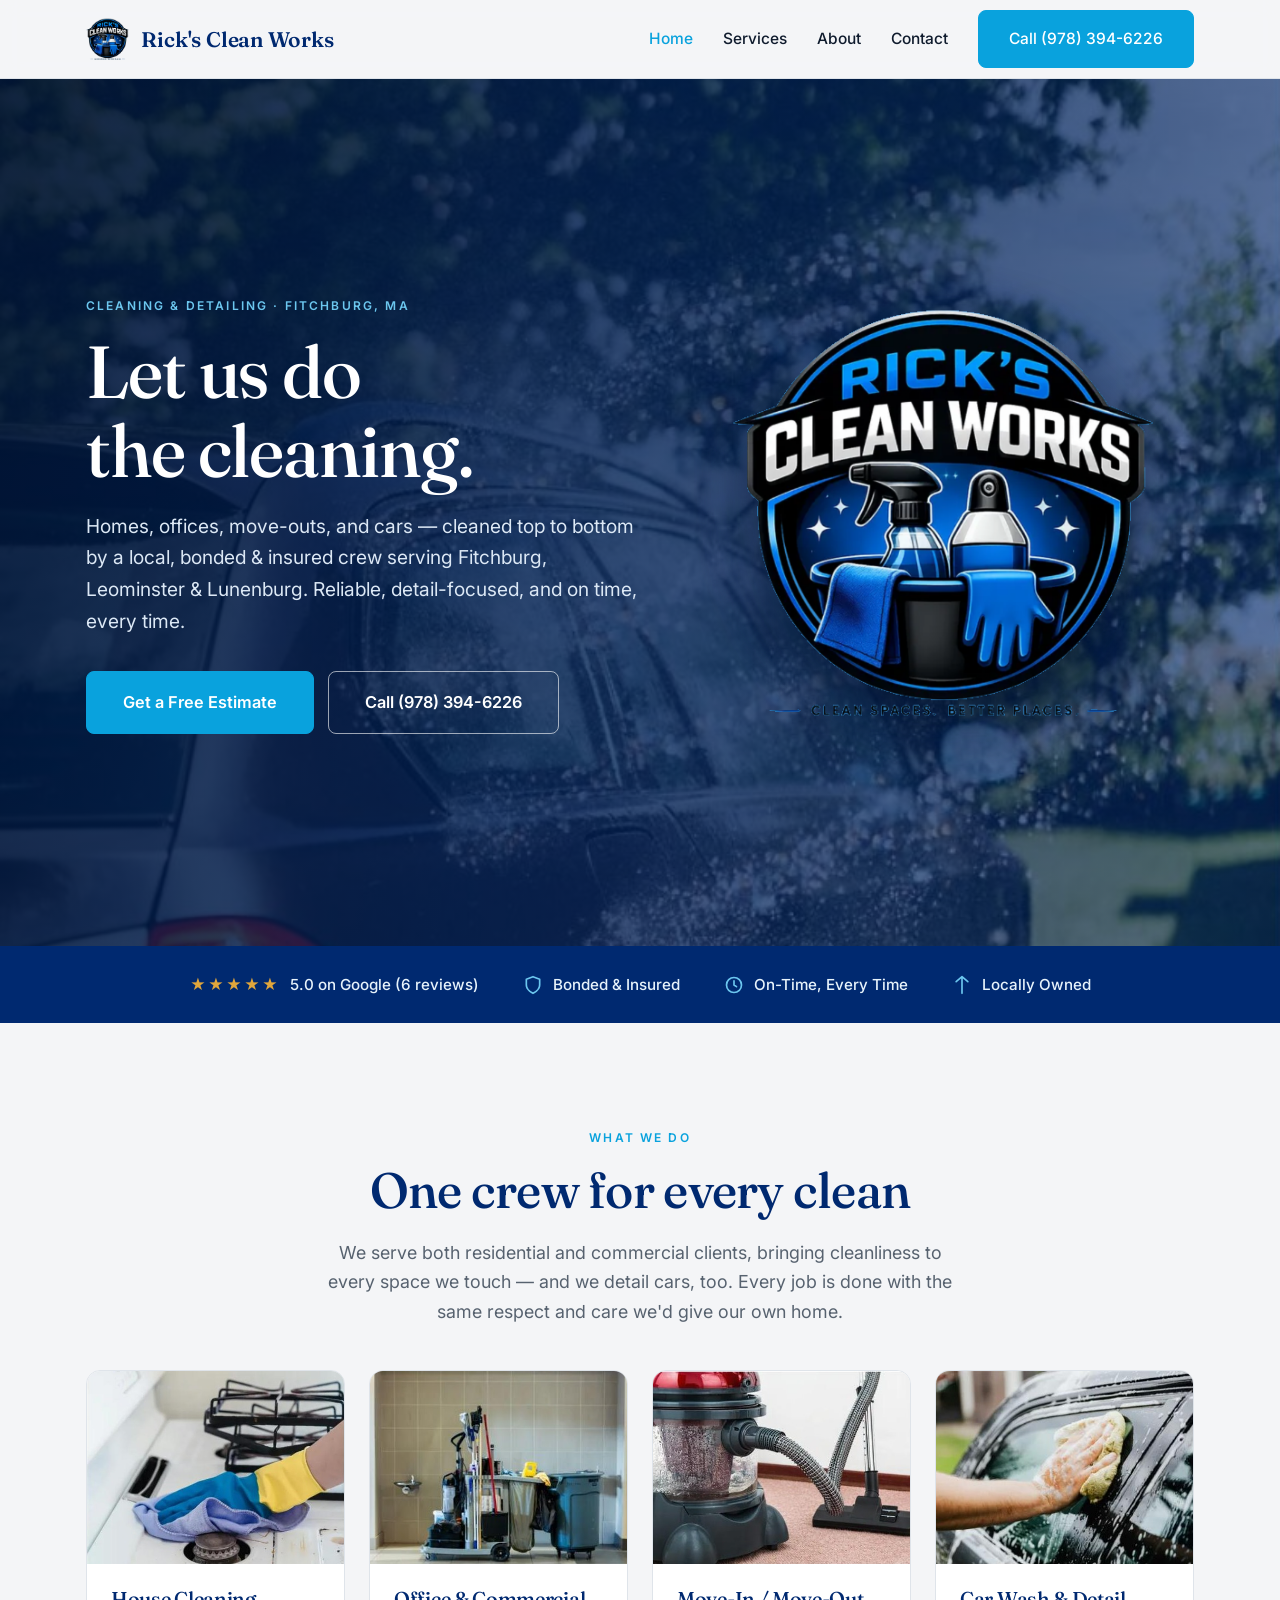
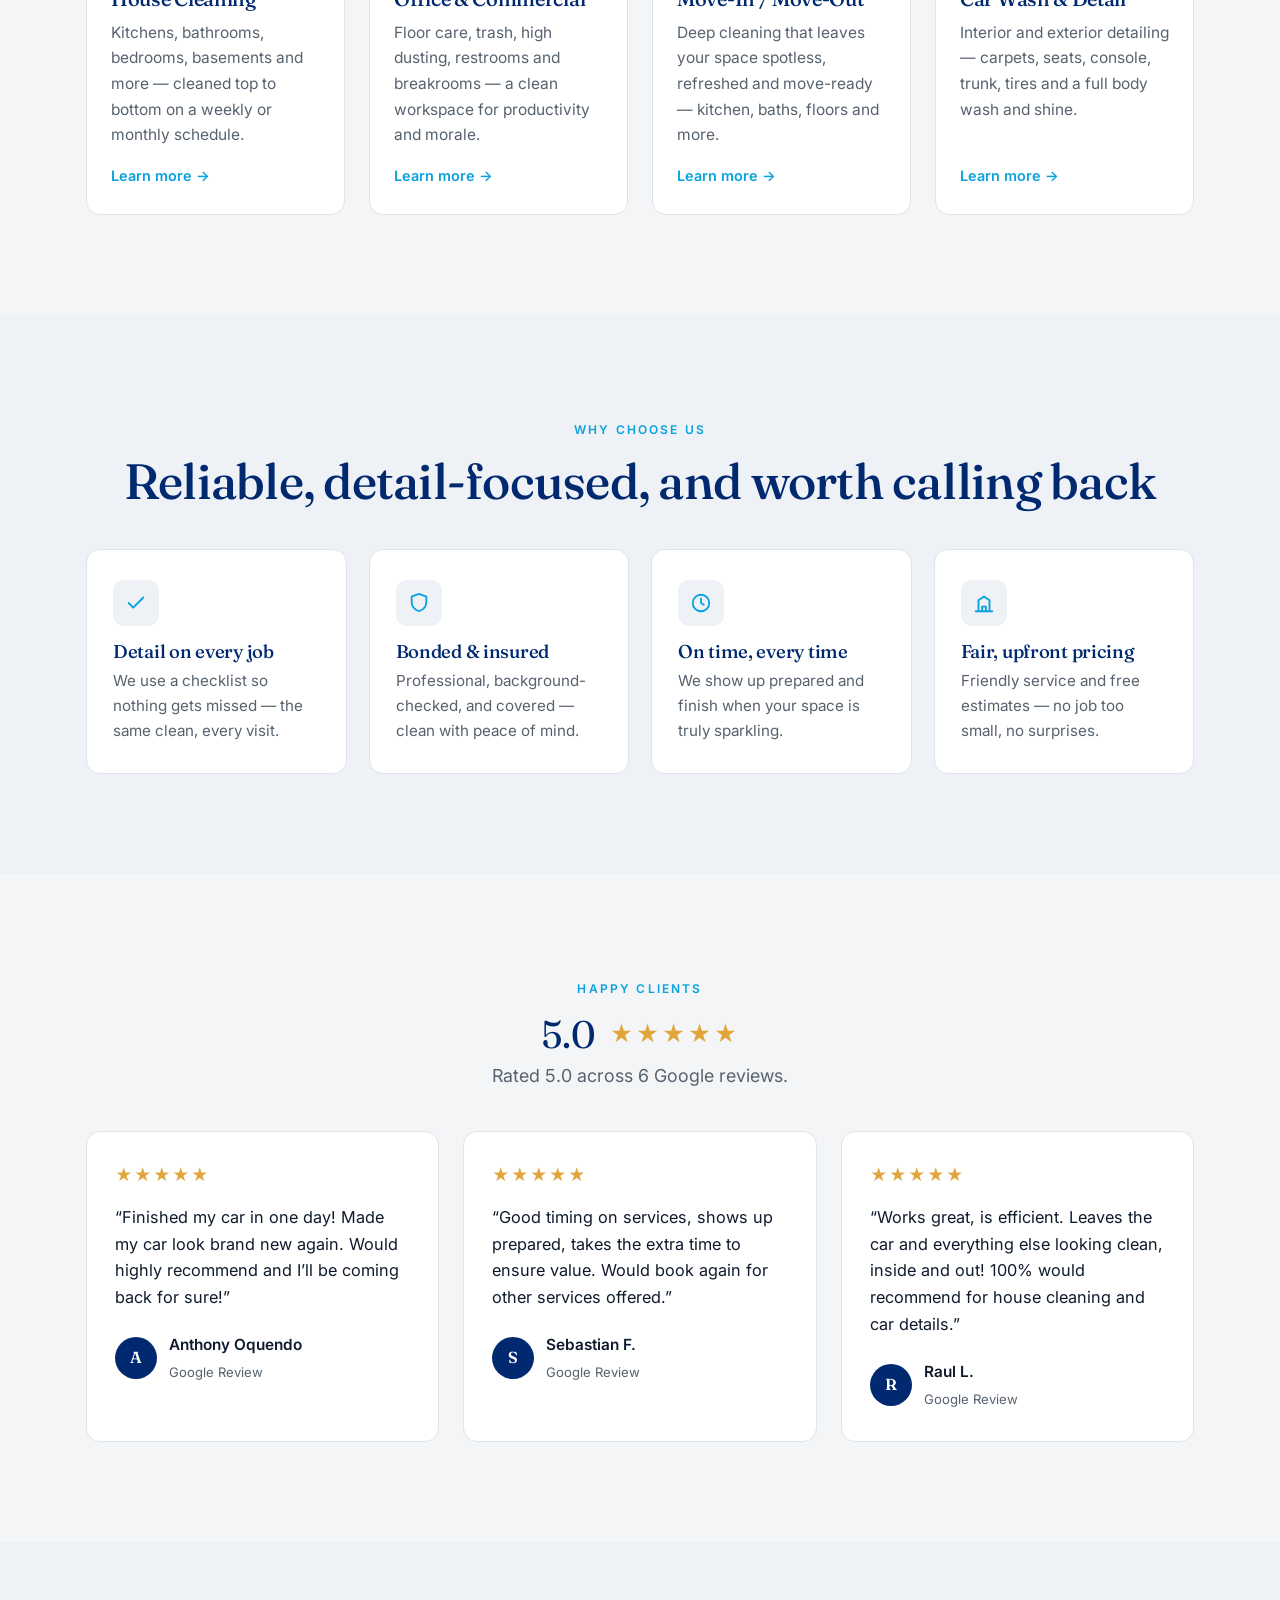
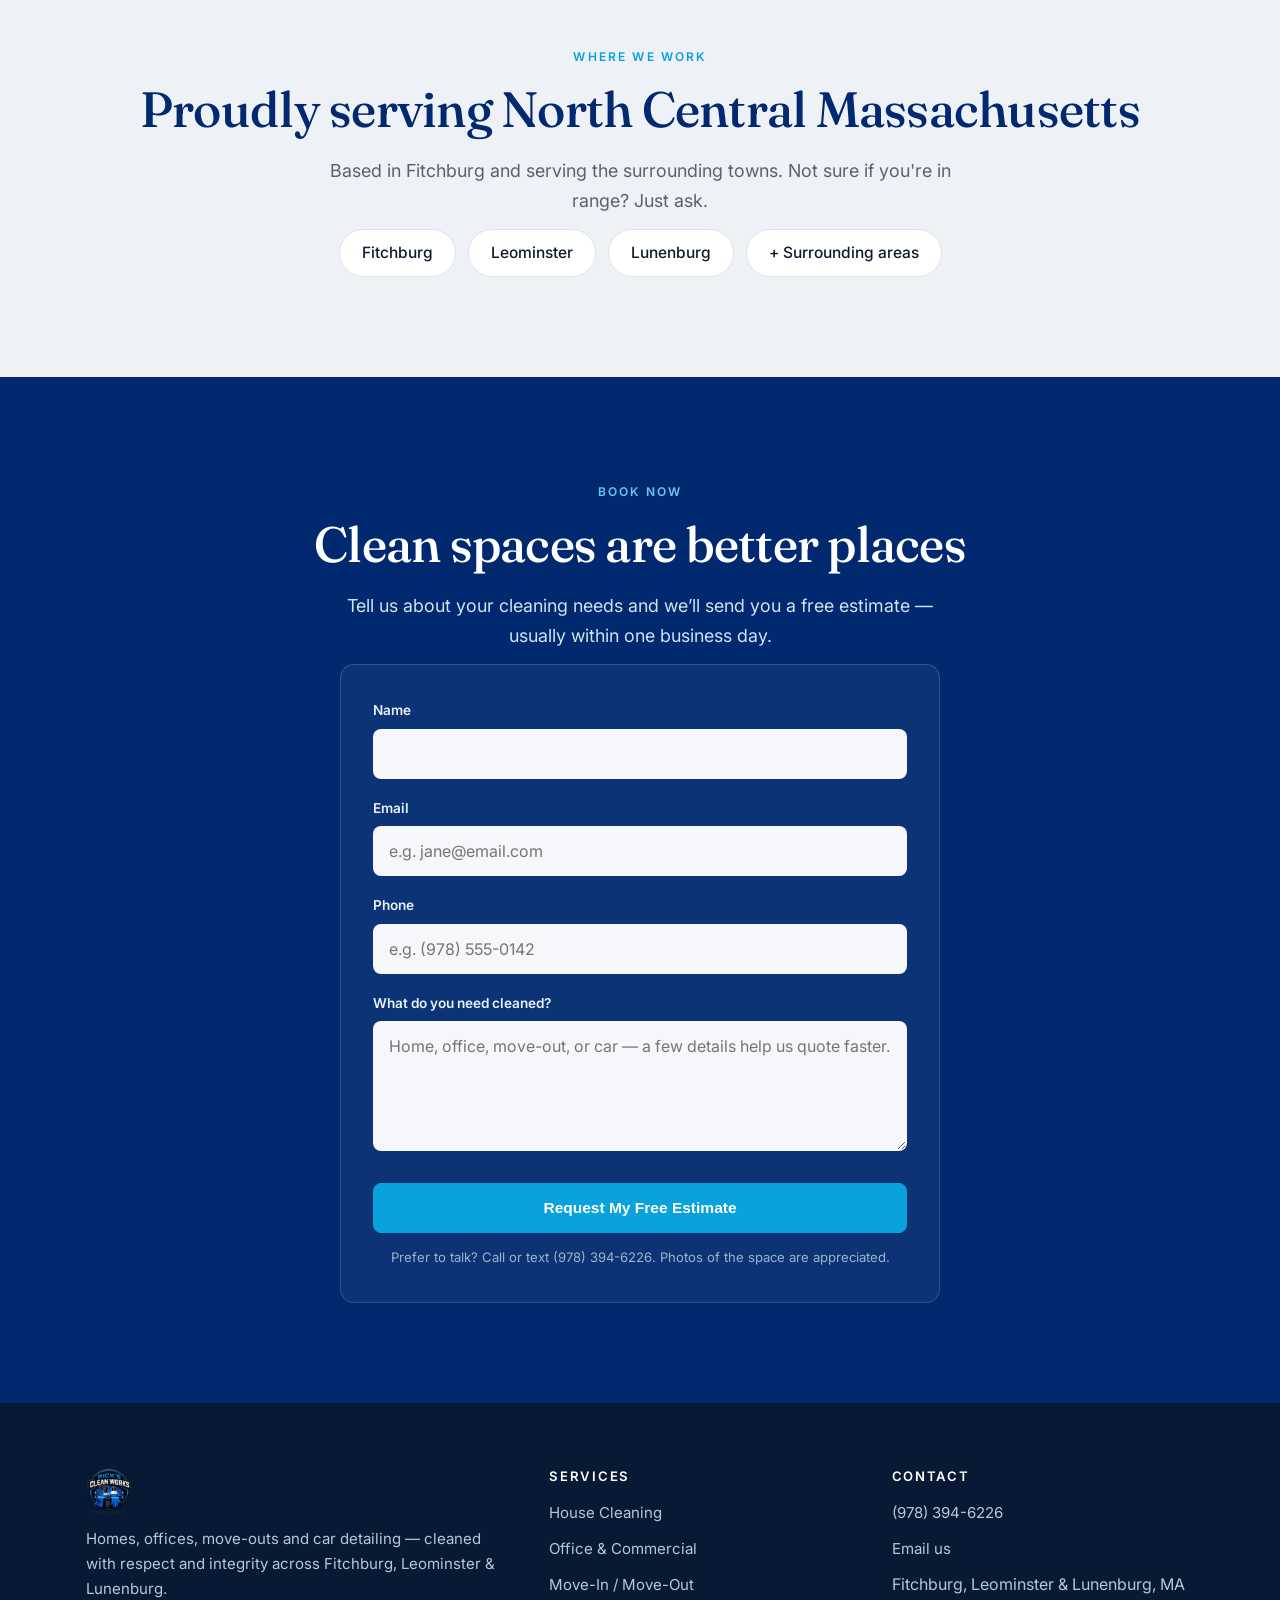
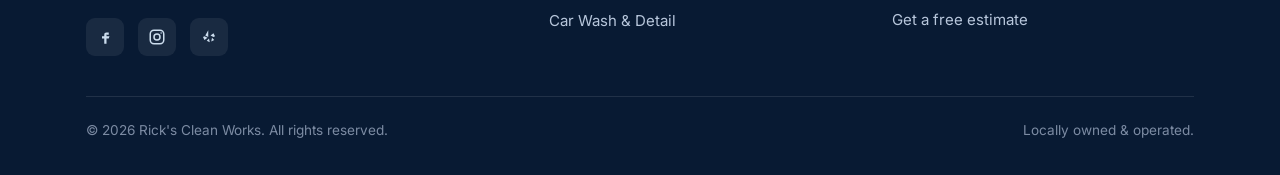
==== index.html @ 82d1e670 "Add breathing hero logo to homepage + repair truncated stylesheet tail - Hero is now a two-column sp" ====
<!DOCTYPE html>
<html lang="en">
<head>
<meta charset="UTF-8">
<meta name="viewport" content="width=device-width, initial-scale=1">
<title>House & Office Cleaning in Fitchburg, MA | Rick's Clean Works</title>
<meta name="description" content="House, office, Airbnb & move-out cleaning plus car detailing in Fitchburg, Leominster & Lunenburg, MA. Bonded & insured, 5-star rated. Free estimates — call (978) 394-6226.">
<link rel="canonical" href="https://www.rickscleanworks.com/">
<meta property="og:type" content="website">
<meta property="og:title" content="House & Office Cleaning in Fitchburg, MA | Rick's Clean Works">
<meta property="og:description" content="House, office & move-out cleaning plus car detailing in Fitchburg, Leominster & Lunenburg, MA. Bonded & insured, 5-star rated. Free estimates.">
<meta property="og:url" content="https://www.rickscleanworks.com/">
<meta property="og:image" content="https://www.rickscleanworks.com/assets/og-image.jpg">
<meta name="twitter:card" content="summary_large_image">
<meta name="twitter:title" content="House & Office Cleaning in Fitchburg, MA | Rick's Clean Works">
<meta name="twitter:description" content="House, office & move-out cleaning plus car detailing in Fitchburg, Leominster & Lunenburg, MA. Bonded & insured, 5-star rated.">
<meta name="twitter:image" content="https://www.rickscleanworks.com/assets/og-image.jpg">
<link rel="preconnect" href="https://fonts.googleapis.com">
<link rel="preconnect" href="https://fonts.gstatic.com" crossorigin>
<link href="https://fonts.googleapis.com/css2?family=Fraunces:opsz,wght@9..144,400;9..144,500;9..144,600&family=Inter:wght@300;400;500;600&display=swap" rel="stylesheet">
<link rel="stylesheet" href="styles.css">
<script type="application/ld+json">
{
  "@context": "https://schema.org",
  "@type": "LocalBusiness",
  "name": "Rick's Clean Works",
  "image": "https://www.rickscleanworks.com/assets/og-image.jpg",
  "url": "https://www.rickscleanworks.com",
  "telephone": "+1-978-394-6226",
  "email": "ricklulimachi@rickscleanworks.com",
  "priceRange": "$$",
  "address": { "@type": "PostalAddress", "addressLocality": "Fitchburg", "addressRegion": "MA", "addressCountry": "US" },
  "areaServed": ["Fitchburg, MA", "Leominster, MA", "Lunenburg, MA"],
  "sameAs": [
    "https://facebook.com/profile.php?id=61590182191311",
    "http://instagram.com/rickscleanworks/",
    "http://yelp.com/biz/SFwKLmyk39MObXMphbTqpw"
  ],
  "aggregateRating": { "@type": "AggregateRating", "ratingValue": "5.0", "reviewCount": "6" }
}
</script>
</head>
<body>
<a href="#main" class="skip">Skip to content</a>

<header class="site">
  <div class="wrap nav">
    <a class="brand" href="index.html" aria-label="Rick's Clean Works home">
      <img src="assets/logo.png" alt="Rick's Clean Works logo" width="43" height="42">
      Rick's Clean Works
    </a>
    <nav class="nav-links" id="nav" aria-label="Primary">
      <a class="link active" href="index.html">Home</a>
      <a class="link" href="services.html">Services</a>
      <a class="link" href="about.html">About</a>
      <a class="link" href="contact.html">Contact</a>
      <a class="btn btn-accent" href="tel:+19783946226">Call (978) 394-6226</a>
    </nav>
    <button class="menu-toggle" aria-label="Open menu" aria-expanded="false">&#9776;</button>
  </div>
</header>

<main id="main">
  <!-- HERO -->
  <section class="hero">
    <div class="bg">
      <img src="assets/hero-carwash.jpg" alt="Bright, freshly cleaned living space" fetchpriority="high">
    </div>
    <div class="wrap hero-split">
      <div class="hero-copy">
        <p class="eyebrow">Cleaning &amp; Detailing · Fitchburg, MA</p>
        <h1>Let us do the cleaning.</h1>
        <p class="lead">Homes, offices, move-outs, and cars — cleaned top to bottom by a local, bonded &amp; insured crew serving Fitchburg, Leominster &amp; Lunenburg. Reliable, detail-focused, and on time, every time.</p>
        <div class="actions">
          <a class="btn btn-accent btn-lg" href="contact.html">Get a Free Estimate</a>
          <a class="btn btn-ghost btn-lg" href="tel:+19783946226">Call (978) 394-6226</a>
        </div>
      </div>
      <div class="logo-hero" aria-hidden="true">
        <img src="assets/logo.png" alt="" width="475" height="459" fetchpriority="high">
      </div>
    </div>
  </section>

  <!-- TRUST BAR -->
  <div class="trustbar">
    <div class="wrap row">
      <span class="item"><span class="stars" aria-hidden="true">★★★★★</span> 5.0 on Google (6 reviews)</span>
      <span class="item"><svg width="20" height="20" viewBox="0 0 24 24" fill="none" stroke="currentColor" stroke-width="2" stroke-linecap="round" stroke-linejoin="round" aria-hidden="true"><path d="M12 22s8-4 8-10V5l-8-3-8 3v7c0 6 8 10 8 10z"/></svg> Bonded &amp; Insured</span>
      <span class="item"><svg width="20" height="20" viewBox="0 0 24 24" fill="none" stroke="currentColor" stroke-width="2" stroke-linecap="round" stroke-linejoin="round" aria-hidden="true"><circle cx="12" cy="12" r="9"/><path d="M12 7v5l3 2"/></svg> On-Time, Every Time</span>
      <span class="item"><svg width="20" height="20" viewBox="0 0 24 24" fill="none" stroke="currentColor" stroke-width="2" stroke-linecap="round" stroke-linejoin="round" aria-hidden="true"><path d="M12 2v20M5 8l7-6 7 6"/></svg> Locally Owned</span>
    </div>
  </div>

  <!-- SERVICES -->
  <section>
    <div class="wrap">
      <div class="center reveal">
        <p class="eyebrow">What we do</p>
        <h2>One crew for every clean</h2>
        <p class="section-intro">We serve both residential and commercial clients, bringing cleanliness to every space we touch — and we detail cars, too. Every job is done with the same respect and care we'd give our own home.</p>
      </div>
      <div class="grid reveal" style="margin-top:44px">
        <a class="scard" href="services.html#house-cleaning">
          <div class="thumb"><img src="assets/house-cleaning.jpg" alt="Sparkling clean kitchen after a house cleaning" loading="lazy"></div>
          <div class="body"><h3>House Cleaning</h3><p>Kitchens, bathrooms, bedrooms, basements and more — cleaned top to bottom on a weekly or monthly schedule.</p><span class="more">Learn more →</span></div>
        </a>
        <a class="scard" href="services.html#office-cleaning">
          <div class="thumb"><img src="assets/office-cleaning.jpg" alt="Tidy, professional office workspace" loading="lazy"></div>
          <div class="body"><h3>Office &amp; Commercial</h3><p>Floor care, trash, high dusting, restrooms and breakrooms — a clean workspace for productivity and morale.</p><span class="more">Learn more →</span></div>
        </a>
        <a class="scard" href="services.html#move-out">
          <div class="thumb"><img src="assets/move-out.jpg" alt="Deep cleaning an empty room for move-out" loading="lazy"></div>
          <div class="body"><h3>Move-In / Move-Out</h3><p>Deep cleaning that leaves your space spotless, refreshed and move-ready — kitchen, baths, floors and more.</p><span class="more">Learn more →</span></div>
        </a>
        <a class="scard" href="services.html#car-detailing">
          <div class="thumb"><img src="assets/car-washing.jpg" alt="Freshly detailed car interior" loading="lazy"></div>
          <div class="body"><h3>Car Wash &amp; Detail</h3><p>Interior and exterior detailing — carpets, seats, console, trunk, tires and a full body wash and shine.</p><span class="more">Learn more →</span></div>
        </a>
      </div>
    </div>
  </section>

  <!-- WHY US -->
  <section class="band-soft">
    <div class="wrap">
      <div class="center reveal">
        <p class="eyebrow">Why choose us</p>
        <h2>Reliable, detail-focused, and worth calling back</h2>
      </div>
      <div class="values reveal" style="margin-top:40px">
        <div class="value">
          <span class="ico"><svg width="22" height="22" viewBox="0 0 24 24" fill="none" stroke="currentColor" stroke-width="2" stroke-linecap="round" stroke-linejoin="round" aria-hidden="true"><path d="M20 6 9 17l-5-5"/></svg></span>
          <h3>Detail on every job</h3><p>We use a checklist so nothing gets missed — the same clean, every visit.</p>
        </div>
        <div class="value">
          <span class="ico"><svg width="22" height="22" viewBox="0 0 24 24" fill="none" stroke="currentColor" stroke-width="2" stroke-linecap="round" stroke-linejoin="round" aria-hidden="true"><path d="M12 2 4 5v6c0 5.5 3.8 8.6 8 10 4.2-1.4 8-4.5 8-10V5z"/></svg></span>
          <h3>Bonded &amp; insured</h3><p>Professional, background-checked, and covered — clean with peace of mind.</p>
        </div>
        <div class="value">
          <span class="ico"><svg width="22" height="22" viewBox="0 0 24 24" fill="none" stroke="currentColor" stroke-width="2" stroke-linecap="round" stroke-linejoin="round" aria-hidden="true"><circle cx="12" cy="12" r="9"/><path d="M12 7v5l3 2"/></svg></span>
          <h3>On time, every time</h3><p>We show up prepared and finish when your space is truly sparkling.</p>
        </div>
        <div class="value">
          <span class="ico"><svg width="22" height="22" viewBox="0 0 24 24" fill="none" stroke="currentColor" stroke-width="2" stroke-linecap="round" stroke-linejoin="round" aria-hidden="true"><path d="M3 21h18M6 21V9l6-4 6 4v12"/><path d="M10 21v-5h4v5"/></svg></span>
          <h3>Fair, upfront pricing</h3><p>Friendly service and free estimates — no job too small, no surprises.</p>
        </div>
      </div>
    </div>
  </section>

  <!-- REVIEWS -->
  <section>
    <div class="wrap">
      <div class="center reveal">
        <p class="eyebrow">Happy clients</p>
        <div class="rating-lead"><span class="big">5.0</span><span class="stars" aria-hidden="true">★★★★★</span></div>
        <p class="section-intro">Rated 5.0 across 6 Google reviews.</p>
      </div>
      <div class="reviews reveal" style="margin-top:40px">
        <figure class="review">
          <div class="stars" aria-label="5 out of 5 stars">★★★★★</div>
          <blockquote><p>&ldquo;Finished my car in one day! Made my car look brand new again. Would highly recommend and I&rsquo;ll be coming back for sure!&rdquo;</p></blockquote>
          <figcaption class="who"><span class="avatar" aria-hidden="true">A</span><span><span class="name">Anthony Oquendo</span><br><span class="src">Google Review</span></span></figcaption>
        </figure>
        <figure class="review">
          <div class="stars" aria-label="5 out of 5 stars">★★★★★</div>
          <blockquote><p>&ldquo;Good timing on services, shows up prepared, takes the extra time to ensure value. Would book again for other services offered.&rdquo;</p></blockquote>
          <figcaption class="who"><span class="avatar" aria-hidden="true">S</span><span><span class="name">Sebastian F.</span><br><span class="src">Google Review</span></span></figcaption>
        </figure>
        <figure class="review">
          <div class="stars" aria-label="5 out of 5 stars">★★★★★</div>
          <blockquote><p>&ldquo;Works great, is efficient. Leaves the car and everything else looking clean, inside and out! 100% would recommend for house cleaning and car details.&rdquo;</p></blockquote>
          <figcaption class="who"><span class="avatar" aria-hidden="true">R</span><span><span class="name">Raul L.</span><br><span class="src">Google Review</span></span></figcaption>
        </figure>
      </div>
    </div>
  </section>

  <!-- SERVICE AREA -->
  <section class="band-soft">
    <div class="wrap center reveal">
      <p class="eyebrow">Where we work</p>
      <h2>Proudly serving North Central Massachusetts</h2>
      <p class="section-intro">Based in Fitchburg and serving the surrounding towns. Not sure if you're in range? Just ask.</p>
      <div class="area-list">
        <span>Fitchburg</span><span>Leominster</span><span>Lunenburg</span><span>+ Surrounding areas</span>
      </div>
    </div>
  </section>

  <!-- CTA + FORM -->
  <section class="cta-band" id="quote">
    <div class="wrap center">
      <p class="eyebrow">Book now</p>
      <h2>Clean spaces are better places</h2>
      <p class="section-intro">Tell us about your cleaning needs and we&rsquo;ll send you a free estimate — usually within one business day.</p>
      <div class="form-card">
        <form class="lead-form" action="https://formsubmit.co/ricklulimachi@rickscleanworks.com" method="POST" novalidate>
          <input type="hidden" name="_subject" value="New lead from RicksCleanWorks.com">
          <input type="hidden" name="_template" value="table">
          <input type="hidden" name="_captcha" value="false">
          <input type="hidden" name="_autoresponse" value="Thanks for reaching out to Rick's Clean Works — we received your request and will reply within one business day.">
          <input type="text" name="_honey" style="display:none" tabindex="-1" autocomplete="off">
          <div class="field">
            <label for="name">Name</label>
            <input id="name" name="name" type="text" autocomplete="name" required>
            <span class="err">Please enter your name.</span>
          </div>
          <div class="field">
            <label for="email">Email</label>
            <input id="email" name="email" type="email" inputmode="email" autocomplete="email" placeholder="e.g. jane@email.com" spellcheck="false" required>
            <span class="err">Please enter a valid email.</span>
          </div>
          <div class="field">
            <label for="phone">Phone</label>
            <input id="phone" name="phone" type="tel" inputmode="tel" autocomplete="tel" placeholder="e.g. (978) 555-0142">
          </div>
          <div class="field">
            <label for="message">What do you need cleaned?</label>
            <textarea id="message" name="message" placeholder="Home, office, move-out, or car — a few details help us quote faster." required></textarea>
            <span class="err">Please add a short message.</span>
          </div>
          <button class="btn btn-accent" type="submit">Request My Free Estimate</button>
          <p class="form-note">Prefer to talk? Call or text (978) 394-6226. Photos of the space are appreciated.</p>
        </form>
      </div>
    </div>
  </section>
</main>

<footer class="site-foot">
  <div class="wrap">
    <div class="foot-grid">
      <div>
        <img src="assets/logo.png" alt="Rick's Clean Works logo">
        <p>Homes, offices, move-outs and car detailing — cleaned with respect and integrity across Fitchburg, Leominster &amp; Lunenburg.</p>
        <div class="foot-social">
          <a href="https://facebook.com/profile.php?id=61590182191311" aria-label="Facebook" target="_blank" rel="noopener"><svg width="18" height="18" viewBox="0 0 24 24" fill="currentColor" aria-hidden="true"><path d="M14 9h3V6h-3c-2 0-3 1-3 3v2H8v3h3v7h3v-7h3l1-3h-4V9c0-.6.4-1 1-1z"/></svg></a>
          <a href="http://instagram.com/rickscleanworks/" aria-label="Instagram" target="_blank" rel="noopener"><svg width="18" height="18" viewBox="0 0 24 24" fill="none" stroke="currentColor" stroke-width="2" aria-hidden="true"><rect x="3" y="3" width="18" height="18" rx="5"/><circle cx="12" cy="12" r="4"/><circle cx="17.5" cy="6.5" r="1" fill="currentColor" stroke="none"/></svg></a>
          <a href="http://yelp.com/biz/SFwKLmyk39MObXMphbTqpw" aria-label="Yelp" target="_blank" rel="noopener"><svg width="18" height="18" viewBox="0 0 24 24" fill="currentColor" aria-hidden="true"><path d="M11 3v9l-4-2 4-7zm-5 8 4 2-4 3-2-4 2-1zm3 6 3-3 1 5-4-2zm6 1 1-5 3 3-4 2zm3-6-4-2 4-3 2 4-2 1z"/></svg></a>
        </div>
      </div>
      <div>
        <h4>Services</h4>
        <ul>
          <li><a href="services.html#house-cleaning">House Cleaning</a></li>
          <li><a href="services.html#office-cleaning">Office &amp; Commercial</a></li>
          <li><a href="services.html#move-out">Move-In / Move-Out</a></li>
          <li><a href="services.html#car-detailing">Car Wash &amp; Detail</a></li>
        </ul>
      </div>
      <div>
        <h4>Contact</h4>
        <ul>
          <li><a href="tel:+19783946226">(978) 394-6226</a></li>
          <li><a href="mailto:ricklulimachi@rickscleanworks.com">Email us</a></li>
          <li>Fitchburg, Leominster &amp; Lunenburg, MA</li>
          <li><a href="contact.html">Get a free estimate</a></li>
        </ul>
      </div>
    </div>
    <div class="foot-bottom">
      <span>&copy; <span id="yr"></span> Rick's Clean Works. All rights reserved.</span>
      <span>Locally owned &amp; operated.</span>
    </div>
  </div>
</footer>
<script src="site.js" defer></script>
</body>
</html>
---- styles.css ----
/* ============================================================
   Rick's Clean Works — luxury static site
   Field: residential + commercial cleaning + car detailing
   Palette: matched to Rick's real brand (logo + live site) —
   deep navy + bright sky blue accent + light warm-gray background
   Type: Fraunces (display) + Inter (body)
   ============================================================ */
:root{
  --bg:#f4f5f7;
  --surface:#ffffff;
  --surface-2:#eef1f5;
  --text:#0f1b2d;
  --muted:#57626f;
  --primary:#002970;
  --primary-soft:#0b3d8f;
  --accent:#09a2dd;
  --accent-dark:#0b84b8;
  --line:#dfe4ea;
  --star:#e0a63c;
  --max:1160px;
  --radius:14px;
  --shadow:0 18px 40px rgba(0,41,112,.12);
  --shadow-sm:0 8px 20px rgba(0,41,112,.08);
}
*{box-sizing:border-box;margin:0;padding:0}
html{scroll-behavior:smooth}
body{font-family:'Inter',system-ui,-apple-system,sans-serif;color:var(--text);background:var(--bg);line-height:1.65;-webkit-font-smoothing:antialiased;text-rendering:optimizeLegibility}
h1,h2,h3,h4{font-family:'Fraunces','Georgia',serif;font-weight:500;line-height:1.08;letter-spacing:-.015em;text-wrap:balance;color:var(--primary)}
a{color:inherit;text-decoration:none}
img{max-width:100%;height:auto;display:block}
ul{list-style:none}

/* layout */
.wrap{max-width:var(--max);margin:0 auto;padding:0 26px}
.wrap-narrow{max-width:820px;margin:0 auto;padding:0 26px}
section{padding:100px 0}
.eyebrow{display:inline-block;text-transform:uppercase;letter-spacing:.18em;font-size:.75rem;font-weight:600;color:var(--accent);margin-bottom:16px}
h1{font-size:clamp(2.6rem,6vw,4.6rem)}
h2{font-size:clamp(1.9rem,4vw,3.1rem);margin-bottom:20px}
h3{font-size:1.4rem;margin-bottom:10px}
.lead{font-size:1.2rem;color:var(--muted);max-width:640px;margin:20px 0 34px}
.section-intro{font-size:1.12rem;color:var(--muted);max-width:640px;margin-bottom:14px}
.center{text-align:center}
.center .lead,.center .section-intro{margin-left:auto;margin-right:auto}

/* skip link */
.skip{position:absolute;left:-9999px}
.skip:focus{left:12px;top:12px;background:var(--primary);color:#fff;padding:12px 18px;border-radius:8px;z-index:200}

/* buttons */
.btn{display:inline-flex;align-items:center;gap:9px;padding:15px 30px;border-radius:8px;font-weight:600;font-size:.97rem;cursor:pointer;border:1.6px solid var(--primary);transition:transform .2s ease,background .2s ease,color .2s ease,border-color .2s ease;touch-action:manipulation}
.btn:focus-visible{outline:3px solid var(--accent);outline-offset:3px}
.btn-primary{background:var(--primary);color:#fff}
.btn-primary:hover{background:var(--accent);border-color:var(--accent);transform:translateY(-2px)}
.btn-accent{background:var(--accent);color:#fff;border-color:var(--accent)}
.btn-accent:hover{background:var(--accent-dark);border-color:var(--accent-dark);transform:translateY(-2px)}
.btn-ghost{background:transparent;color:var(--primary)}
.btn-ghost:hover{background:var(--primary);color:#fff}
.btn-lg{padding:17px 36px;font-size:1.02rem}

/* header */
.site{position:sticky;top:0;z-index:100;background:rgba(244,245,247,.88);backdrop-filter:blur(10px);border-bottom:1px solid var(--line)}
.nav{display:flex;align-items:center;justify-content:space-between;height:78px;gap:20px}
.brand{display:flex;align-items:center;gap:12px;font-family:'Fraunces',serif;font-size:1.32rem;font-weight:600;color:var(--primary);letter-spacing:-.01em}
.brand img{height:42px;width:auto}
.nav-links{display:flex;align-items:center;gap:30px}
.nav-links a{font-weight:500;font-size:.97rem}
.nav-links a.link:hover{color:var(--accent)}
.nav-links a.active{color:var(--accent)}
.menu-toggle{display:none;font-size:1.6rem;background:none;border:0;cursor:pointer;color:var(--primary);line-height:1;padding:6px}

/* hero */
.hero{position:relative;color:#fff;text-align:left;overflow:hidden}
.hero .bg{position:absolute;inset:0;z-index:0}
.hero .bg img{width:100%;height:100%;object-fit:cover}
.hero .bg::after{content:"";position:absolute;inset:0;background:linear-gradient(105deg,rgba(0,20,54,.92) 0%,rgba(0,32,84,.80) 45%,rgba(0,41,112,.58) 100%)}
.hero .wrap{position:relative;z-index:1;padding-top:112px;padding-bottom:112px}
.hero h1{color:#fff;max-width:14ch}
.hero .lead{color:#dce8f5;max-width:560px}
.hero .eyebrow{color:#6cc7ef}

/* hero split + breathing logo */
.hero-split{display:grid;grid-template-columns:1.05fr .95fr;gap:52px;align-items:center}
.hero-copy{min-width:0}
.logo-hero{position:relative;z-index:1;justify-self:center;width:min(100%,430px);animation:floaty 4.6s ease-in-out infinite;will-change:transform}
.logo-hero::before{content:"";position:absolute;left:50%;top:50%;transform:translate(-50%,-50%);width:120%;height:120%;border-radius:50%;background:radial-gradient(circle,rgba(9,162,221,.30) 0%,rgba(0,41,112,.22) 46%,rgba(0,41,112,0) 70%);z-index:-1}
.logo-hero img{width:100%;height:auto;display:block;filter:drop-shadow(0 22px 30px rgba(0,10,30,.55))}
@keyframes floaty{0%,100%{transform:translateY(0)}50%{transform:translateY(-10px)}}
.actions{display:flex;gap:14px;flex-wrap:wrap;align-items:center}
.hero .btn-ghost{color:#fff;border-color:rgba(255,255,255,.6)}
.hero .btn-ghost:hover{background:#fff;color:var(--primary);border-color:#fff}

/* trust bar */
.trustbar{background:var(--primary);color:#e7f3fb;padding:26px 0}
.trustbar .row{display:flex;flex-wrap:wrap;justify-content:center;align-items:center;gap:16px 44px;text-align:center}
.trustbar .item{display:flex;align-items:center;gap:10px;font-size:.95rem;font-weight:500}
.trustbar svg{flex:none;color:#6cc7ef}
.trustbar .stars{color:var(--star);letter-spacing:2px}

/* service cards */
.grid{display:grid;grid-template-columns:repeat(4,1fr);gap:24px}
.grid-2{grid-template-columns:repeat(2,1fr)}
.grid-3{grid-template-columns:repeat(3,1fr)}
.scard{background:var(--surface);border:1px solid var(--line);border-radius:var(--radius);overflow:hidden;display:flex;flex-direction:column;transition:transform .22s ease,box-shadow .22s ease}
.scard:hover{transform:translateY(-5px);box-shadow:var(--shadow)}
.scard .thumb{aspect-ratio:4/3;overflow:hidden;background:var(--surface-2)}
.scard .thumb img{width:100%;height:100%;object-fit:cover;transition:transform .4s ease}
.scard:hover .thumb img{transform:scale(1.05)}
.scard .body{padding:24px 24px 26px;display:flex;flex-direction:column;flex:1}
.scard h3{font-size:1.25rem}
.scard p{color:var(--muted);font-size:.97rem;flex:1}
.scard .more{margin-top:16px;font-weight:600;font-size:.9rem;color:var(--accent);display:inline-flex;align-items:center;gap:6px}
.scard:hover .more{gap:10px}

/* feature rows (services detail) */
.feature{display:grid;grid-template-columns:1fr 1fr;gap:56px;align-items:center;scroll-margin-top:100px}
.feature+.feature{margin-top:96px}
.feature.rev .media{order:2}
.feature .media{border-radius:var(--radius);overflow:hidden;box-shadow:var(--shadow-sm);aspect-ratio:4/3}
.feature .media img{width:100%;height:100%;object-fit:cover}
.feature .num{font-family:'Fraunces',serif;font-size:1rem;font-weight:600;color:var(--accent);letter-spacing:.14em}
.feature h3{font-size:clamp(1.6rem,3vw,2.2rem);margin:8px 0 14px}
.feature p{color:var(--muted);margin-bottom:14px}
.checklist{margin:18px 0 26px}
.checklist li{display:flex;gap:11px;align-items:flex-start;padding:7px 0;color:var(--text)}
.checklist svg{flex:none;color:var(--accent);margin-top:3px}

/* why-us / values */
.values{display:grid;grid-template-columns:repeat(4,1fr);gap:22px}
.value{background:var(--surface);border:1px solid var(--line);border-radius:var(--radius);padding:30px 26px;text-align:left}
.value .ico{width:46px;height:46px;border-radius:11px;background:var(--surface-2);display:flex;align-items:center;justify-content:center;color:var(--accent);margin-bottom:16px}
.value h3{font-size:1.16rem;margin-bottom:6px}
.value p{color:var(--muted);font-size:.95rem}

/* alt band */
.band-soft{background:var(--surface-2)}

/* reviews */
.reviews{display:grid;grid-template-columns:repeat(3,1fr);gap:24px}
.review{background:var(--surface);border:1px solid var(--line);border-radius:var(--radius);padding:30px 28px;display:flex;flex-direction:column}
.review .stars{color:var(--star);letter-spacing:2px;font-size:1.05rem;margin-bottom:14px}
.review p{font-size:1.02rem;color:var(--text);flex:1}
.review .who{margin-top:20px;display:flex;align-items:center;gap:12px}
.review .avatar{width:42px;height:42px;border-radius:50%;background:var(--primary);color:#fff;display:flex;align-items:center;justify-content:center;font-family:'Fraunces',serif;font-weight:600}
.review .name{font-weight:600;font-size:.96rem}
.review .src{font-size:.82rem;color:var(--muted)}
.rating-lead{display:flex;align-items:center;justify-content:center;gap:14px;margin-bottom:8px;flex-wrap:wrap}
.rating-lead .big{font-family:'Fraunces',serif;font-size:2.4rem;color:var(--primary);line-height:1}
.rating-lead .stars{color:var(--star);letter-spacing:3px;font-size:1.4rem}

/* service area */
.area-list{display:flex;flex-wrap:wrap;gap:12px;justify-content:center;margin-top:10px}
.area-list span{background:var(--surface);border:1px solid var(--line);border-radius:40px;padding:10px 22px;font-weight:500;font-size:.97rem}

/* CTA + form band */
.cta-band{background:var(--primary);color:#fff}
.cta-band h2{color:#fff}
.cta-band .eyebrow{color:#6cc7ef}
.cta-band .section-intro{color:#cfe3f2}
.form-card{max-width:600px;margin:0 auto;background:rgba(255,255,255,.05);border:1px solid rgba(255,255,255,.16);border-radius:var(--radius);padding:34px 32px}
.lead-form{text-align:left}
.field{margin-bottom:18px}
.field label{display:block;font-size:.85rem;font-weight:600;margin-bottom:7px;color:#e7f3fb}
.field input,.field textarea{width:100%;padding:14px 15px;font-size:16px;font-family:inherit;border:1.6px solid rgba(255,255,255,.22);border-radius:8px;background:rgba(255,255,255,.96);color:var(--text)}
.field input:focus,.field textarea:focus{outline:none;border-color:var(--accent);box-shadow:0 0 0 3px rgba(28,125,95,.35)}
.field textarea{min-height:130px;resize:vertical}
.err{color:#ffb4a8;font-size:.82rem;margin-top:6px;display:none}
.field.invalid .err{display:block}
.field.invalid input,.field.invalid textarea{border-color:#ff8f7d}
.lead-form .btn{width:100%;margin-top:6px;justify-content:center}
.form-note{font-size:.82rem;color:#9db4c9;margin-top:14px;text-align:center}

/* contact split */
.contact-split{display:grid;grid-template-columns:1fr 1fr;gap:56px;align-items:start}
.contact-info h3{margin-bottom:6px}
.contact-info .line{display:flex;gap:13px;align-items:flex-start;padding:14px 0;border-bottom:1px solid var(--line)}
.contact-info .line svg{flex:none;color:var(--accent);margin-top:3px}
.contact-info .line a{font-weight:500}
.contact-info .line a:hover{color:var(--accent)}
.contact-info .k{font-size:.8rem;text-transform:uppercase;letter-spacing:.12em;color:var(--muted);margin-bottom:2px}
.opts{margin:18px 0 8px}
.opts li{display:flex;gap:11px;align-items:flex-start;padding:7px 0;color:var(--text)}
.opts svg{flex:none;color:var(--accent);margin-top:3px}

/* about hero split */
.about-hero{display:grid;grid-template-columns:1.05fr 1fr;gap:56px;align-items:center}
.about-hero .media{border-radius:var(--radius);overflow:hidden;box-shadow:var(--shadow);aspect-ratio:4/5}
.about-hero .media img{width:100%;height:100%;object-fit:cover}
.badges{display:grid;grid-template-columns:repeat(2,1fr);gap:16px;margin-top:8px}
.badge{display:flex;gap:12px;align-items:flex-start;background:var(--surface);border:1px solid var(--line);border-radius:12px;padding:18px 20px}
.badge svg{flex:none;color:var(--accent);margin-top:2px}
.badge b{display:block;font-size:1rem;color:var(--primary);font-family:'Fraunces',serif;font-weight:600}
.badge span{font-size:.9rem;color:var(--muted)}

/* page hero (interior) */
.page-hero{background:var(--primary);color:#fff;text-align:center;padding:88px 0 76px}
.page-hero h1{color:#fff}
.page-hero .eyebrow{color:#6cc7ef}
.page-hero p{color:#cfe3f2;max-width:600px;margin:16px auto 0;font-size:1.12rem}

/* footer */
.site-foot{background:#081a33;color:#b7c6db;padding:66px 0 34px}
.foot-grid{display:grid;grid-template-columns:1.4fr 1fr 1fr;gap:40px;margin-bottom:40px}
.foot-grid .brand{color:#fff;margin-bottom:14px}
.foot-grid img{height:44px;margin-bottom:14px}
.foot-grid h4{color:#fff;font-family:'Inter',sans-serif;font-size:.82rem;text-transform:uppercase;letter-spacing:.13em;margin-bottom:16px;font-weight:600}
.foot-grid p,.foot-grid a{font-size:.94rem;color:#b7c6db}
.foot-grid a:hover{color:#6cc7ef}
.foot-grid li{margin-bottom:9px}
.foot-social{display:flex;gap:14px;margin-top:16px}
.foot-social a{width:38px;height:38px;border-radius:9px;background:rgba(255,255,255,.07);display:flex;align-items:center;justify-content:center;color:#cde;transition:background .2s ease}
.foot-social a:hover{background:var(--accent)}
.foot-bottom{border-top:1px solid rgba(255,255,255,.1);padding-top:22px;display:flex;justify-content:space-between;flex-wrap:wrap;gap:10px;font-size:.85rem;color:#7c8ba3}

/* responsive */
@media(max-width:1000px){
  .grid{grid-template-columns:repeat(2,1fr)}
  .values{grid-template-columns:repeat(2,1fr)}
  .hero-split{gap:36px}
  .logo-hero{width:min(100%,340px)}
}
@media(max-width:860px){
  .hero-split{grid-template-columns:1fr;gap:40px;text-align:center}
  .hero h1,.hero .lead{max-width:none;margin-left:auto;margin-right:auto}
  .hero .actions{justify-content:center}
  .logo-hero{width:min(78%,300px)}
  .feature,.contact-split,.about-hero{grid-template-columns:1fr;gap:32px}
  .feature.rev .media{order:0}
  .reviews{grid-template-columns:1fr}
  .foot-grid{grid-template-columns:1fr;gap:30px}
  .about-hero .media{aspect-ratio:4/3;max-height:420px}
}
@media(max-width:640px){
  section{padding:66px 0}
  .hero .wrap{padding-top:80px;padding-bottom:80px}
  .grid,.grid-2,.grid-3{grid-template-columns:1fr}
  .values{grid-template-columns:1fr}
  .badges{grid-template-columns:1fr}
  .nav-links{display:none}
  .nav-links.open{display:flex;flex-direction:column;align-items:flex-start;position:absolute;top:78px;left:0;right:0;background:var(--bg);border-bottom:1px solid var(--line);padding:22px 26px;gap:18px}
  .nav-links.open .btn{width:100%;justify-content:center}
  .menu-toggle{display:block}
  .foot-bottom{flex-direction:column}
}
@media(prefers-reduced-motion:reduce){
  *{transition:none!important;animation:none!important;scroll-behavior:auto!important}
}

/* scroll reveal (progressive enhancement) */
.reveal{opacity:0;transform:translateY(18px);transition:opacity .6s ease,transform .6s ease}
.reveal.in{opacity:1;transform:none}
@media(prefers-reduced-motion:reduce){
  .reveal{opacity:1;transform:none}
}
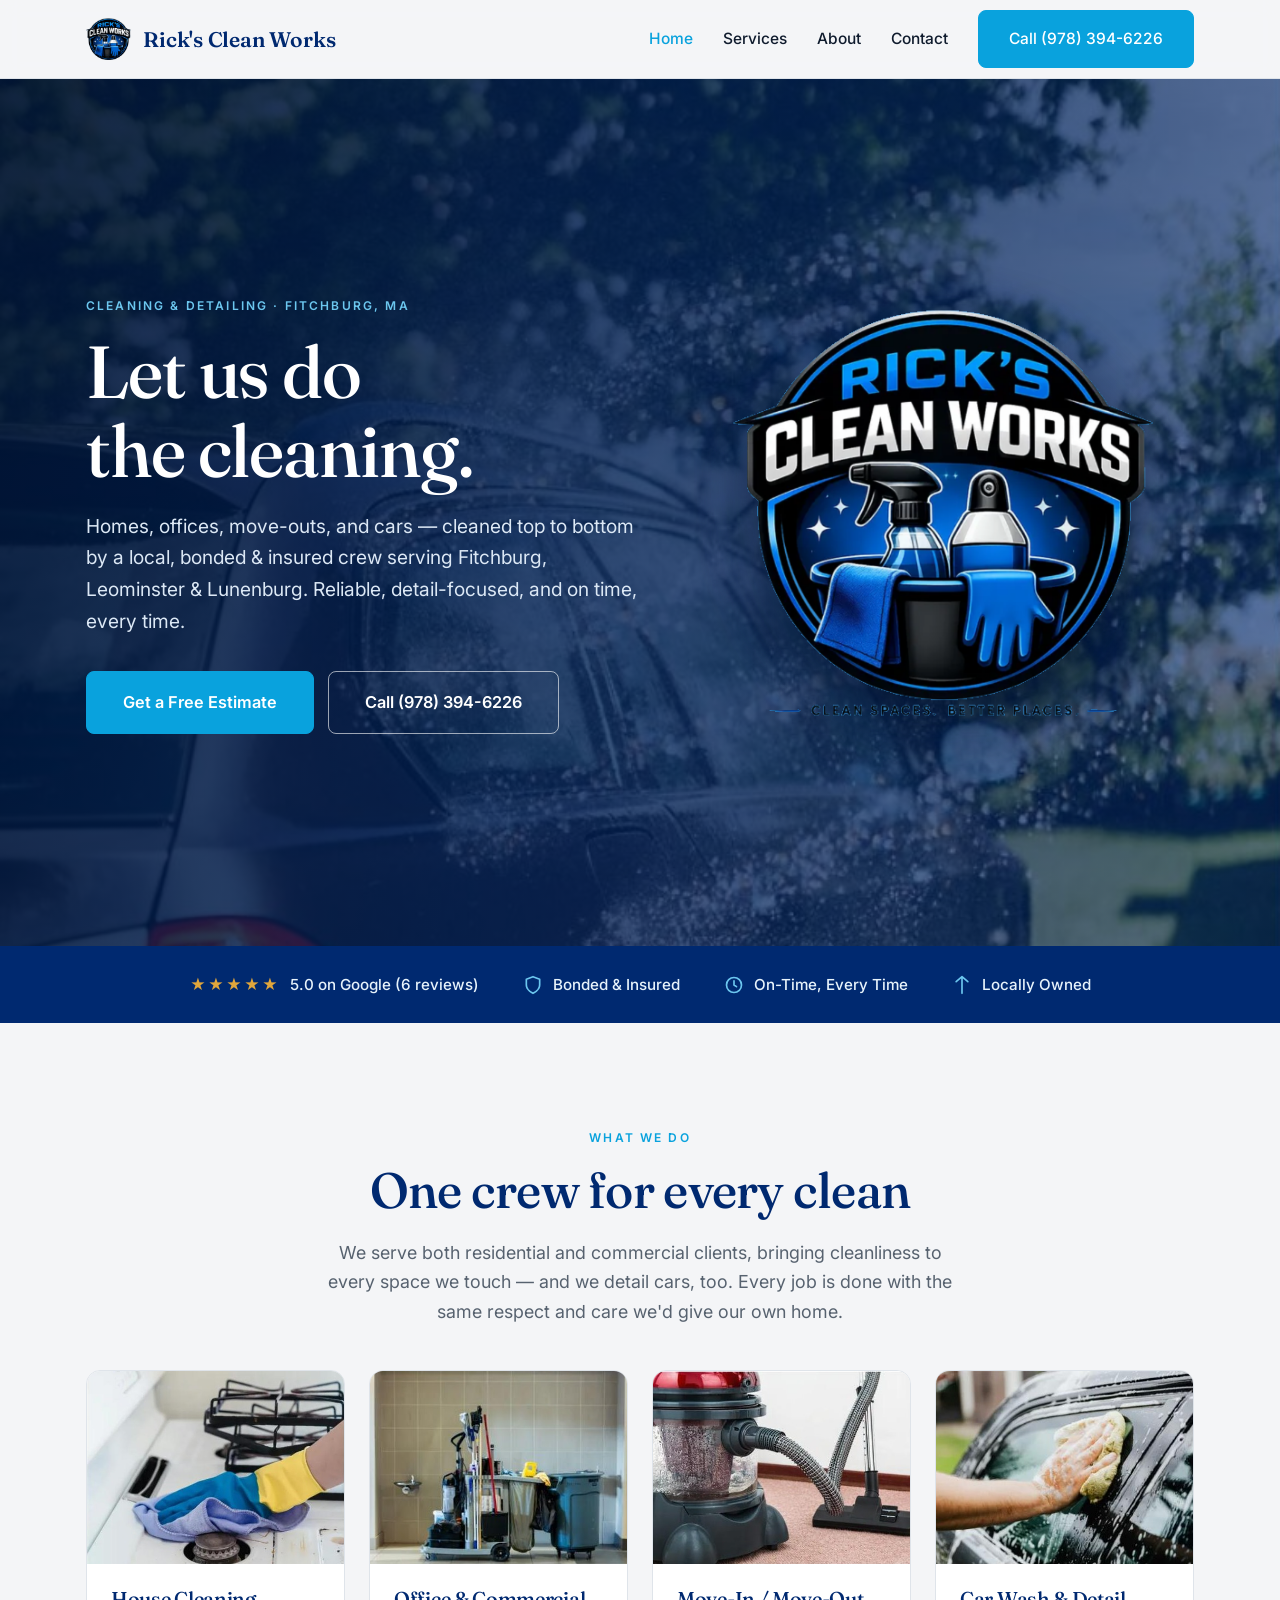
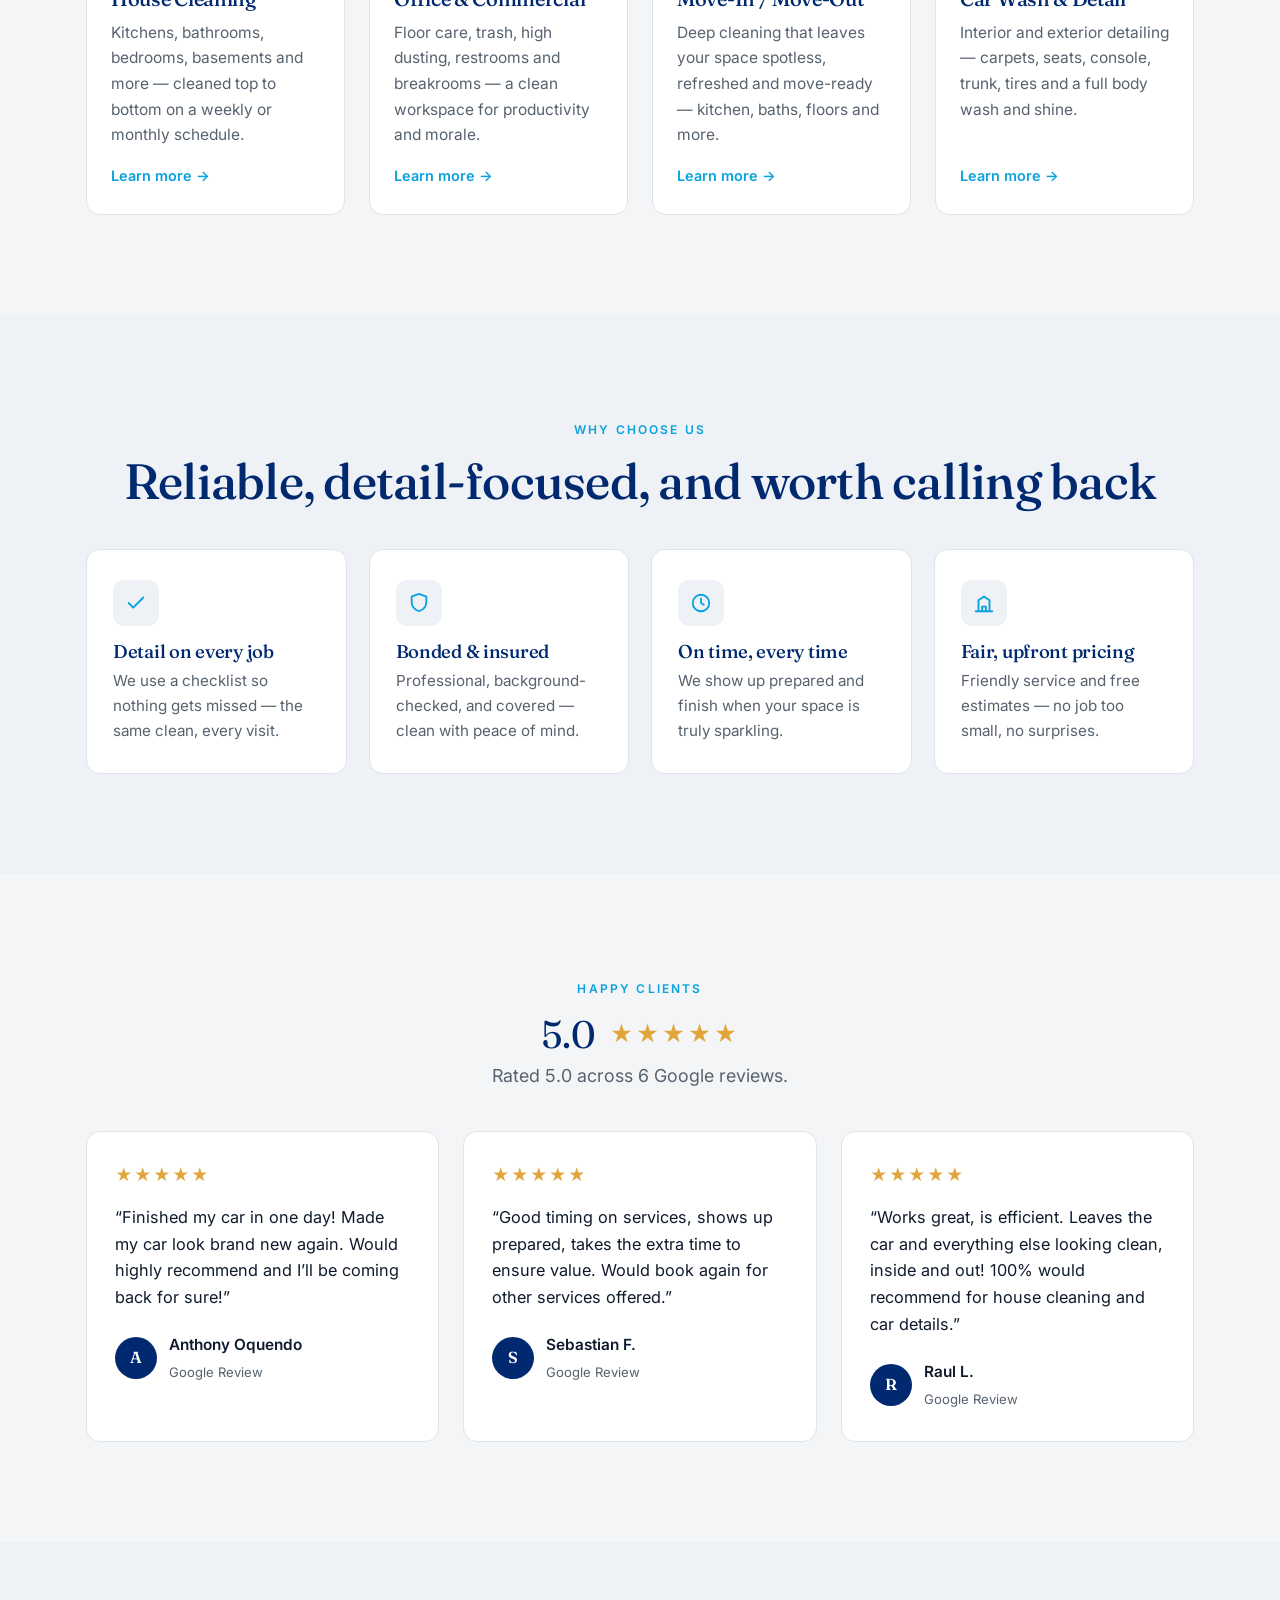
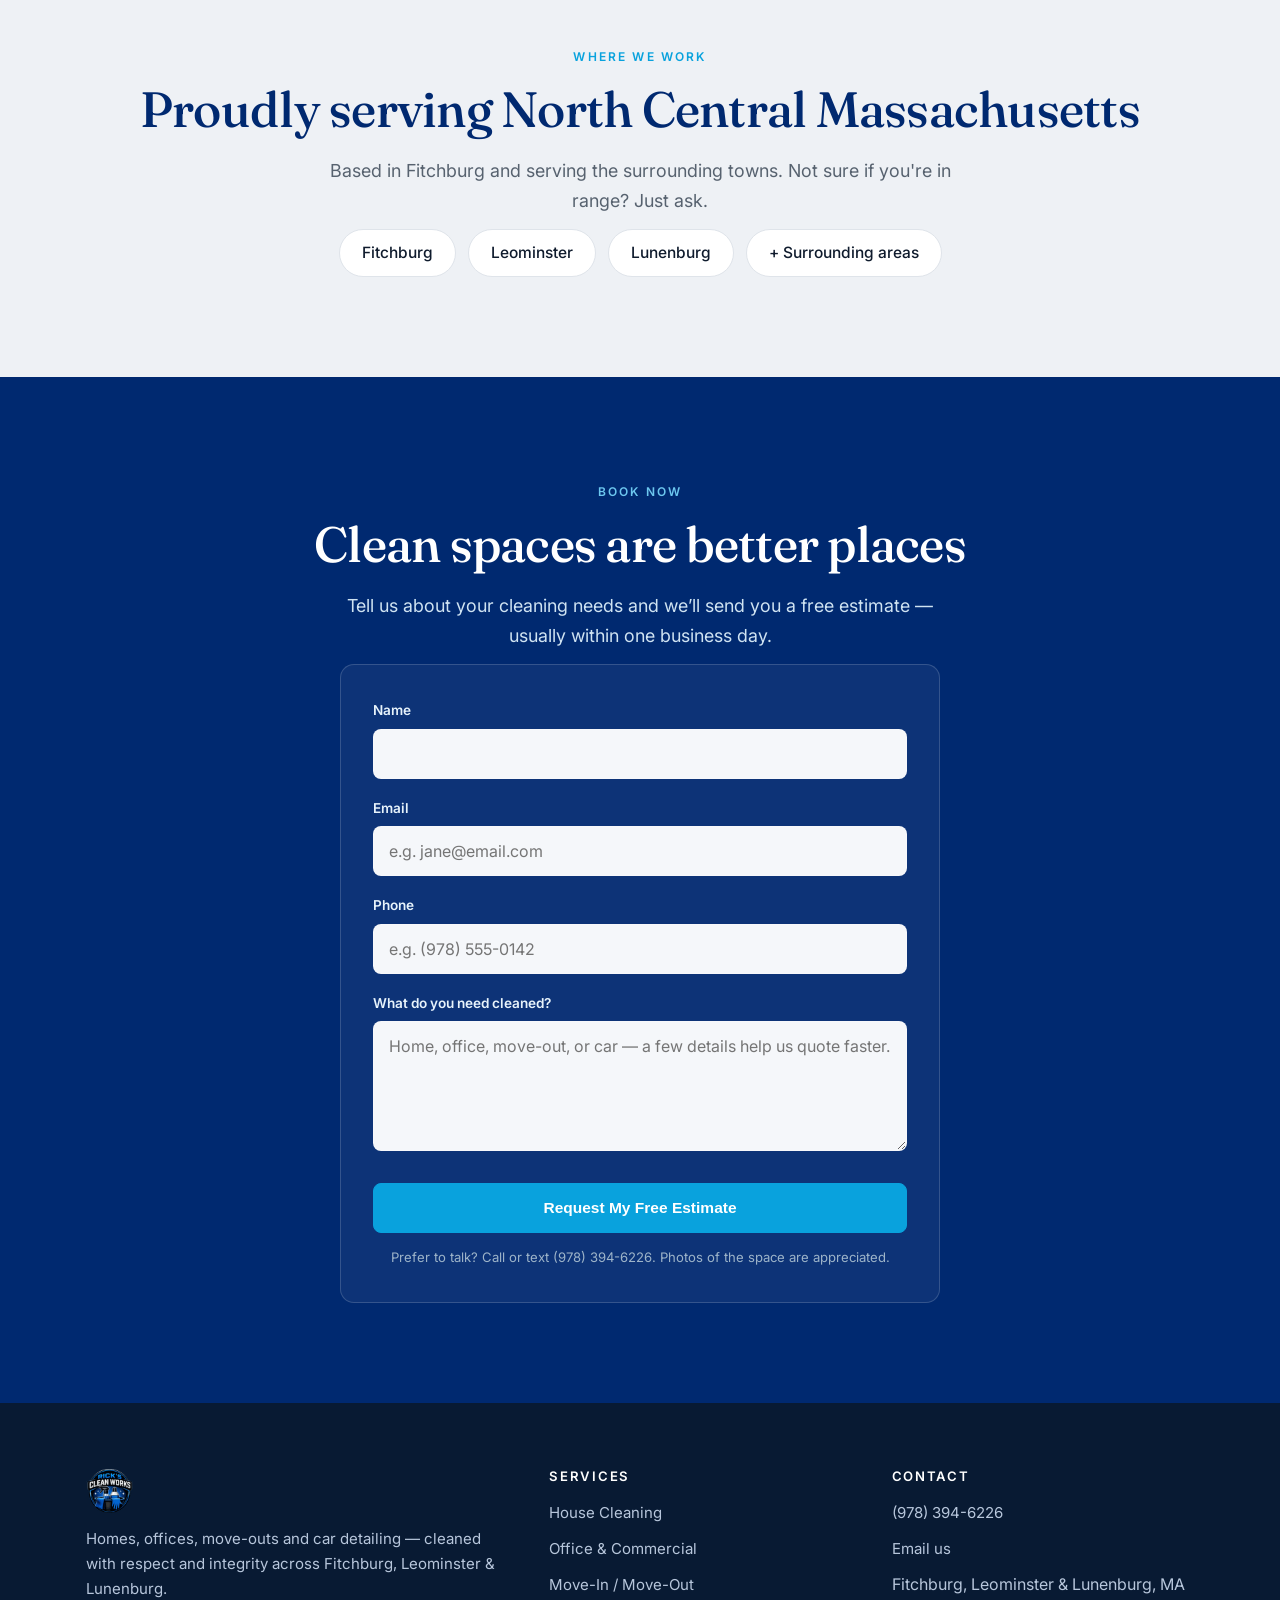
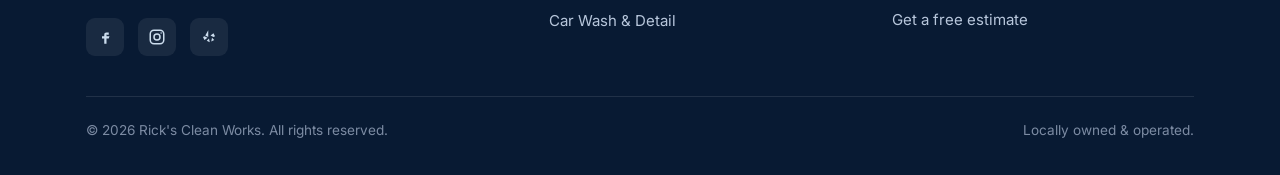
==== commit 2ba96524: "Fix logo tagline in header/footer: use badge-only mark The full logo (badge + 'CLEAN SPACES. BETTER " ====
--- a/index.html
+++ b/index.html
@@ -46,7 +46,7 @@
 <header class="site">
   <div class="wrap nav">
     <a class="brand" href="index.html" aria-label="Rick's Clean Works home">
-      <img src="assets/logo.png" alt="Rick's Clean Works logo" width="43" height="42">
+      <img src="assets/logo-mark.png" alt="Rick's Clean Works logo" width="45" height="42">
       Rick's Clean Works
     </a>
     <nav class="nav-links" id="nav" aria-label="Primary">
@@ -196,12 +196,8 @@
       <h2>Clean spaces are better places</h2>
       <p class="section-intro">Tell us about your cleaning needs and we&rsquo;ll send you a free estimate — usually within one business day.</p>
       <div class="form-card">
-        <form class="lead-form" action="https://formsubmit.co/ricklulimachi@rickscleanworks.com" method="POST" novalidate>
-          <input type="hidden" name="_subject" value="New lead from RicksCleanWorks.com">
-          <input type="hidden" name="_template" value="table">
-          <input type="hidden" name="_captcha" value="false">
-          <input type="hidden" name="_autoresponse" value="Thanks for reaching out to Rick's Clean Works — we received your request and will reply within one business day.">
-          <input type="text" name="_honey" style="display:none" tabindex="-1" autocomplete="off">
+        <form class="lead-form" action="/api/lead" method="POST" novalidate>
+          <input type="hidden" name="_form" value="contact">
           <div class="field">
             <label for="name">Name</label>
             <input id="name" name="name" type="text" autocomplete="name" required>
@@ -233,7 +229,7 @@
   <div class="wrap">
     <div class="foot-grid">
       <div>
-        <img src="assets/logo.png" alt="Rick's Clean Works logo">
+        <img src="assets/logo-mark.png" alt="Rick's Clean Works logo">
         <p>Homes, offices, move-outs and car detailing — cleaned with respect and integrity across Fitchburg, Leominster &amp; Lunenburg.</p>
         <div class="foot-social">
           <a href="https://facebook.com/profile.php?id=61590182191311" aria-label="Facebook" target="_blank" rel="noopener"><svg width="18" height="18" viewBox="0 0 24 24" fill="currentColor" aria-hidden="true"><path d="M14 9h3V6h-3c-2 0-3 1-3 3v2H8v3h3v7h3v-7h3l1-3h-4V9c0-.6.4-1 1-1z"/></svg></a>
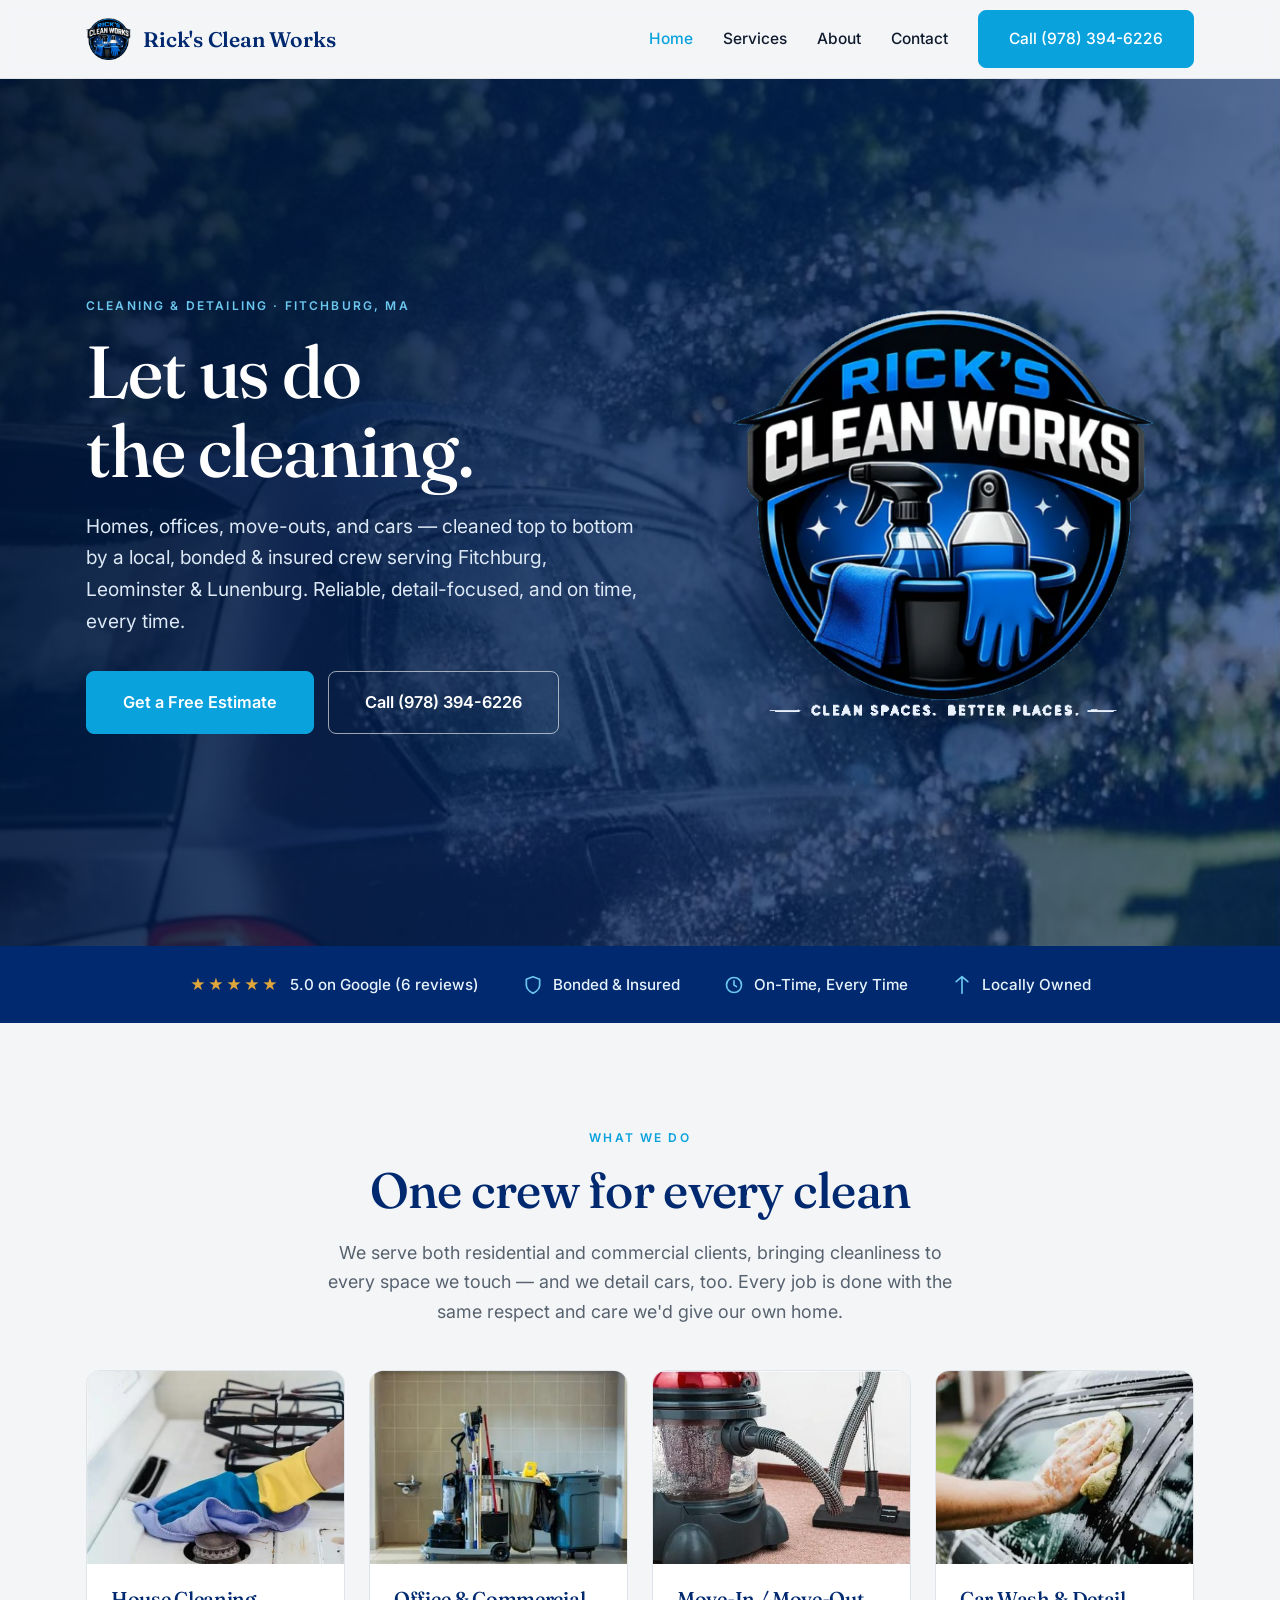
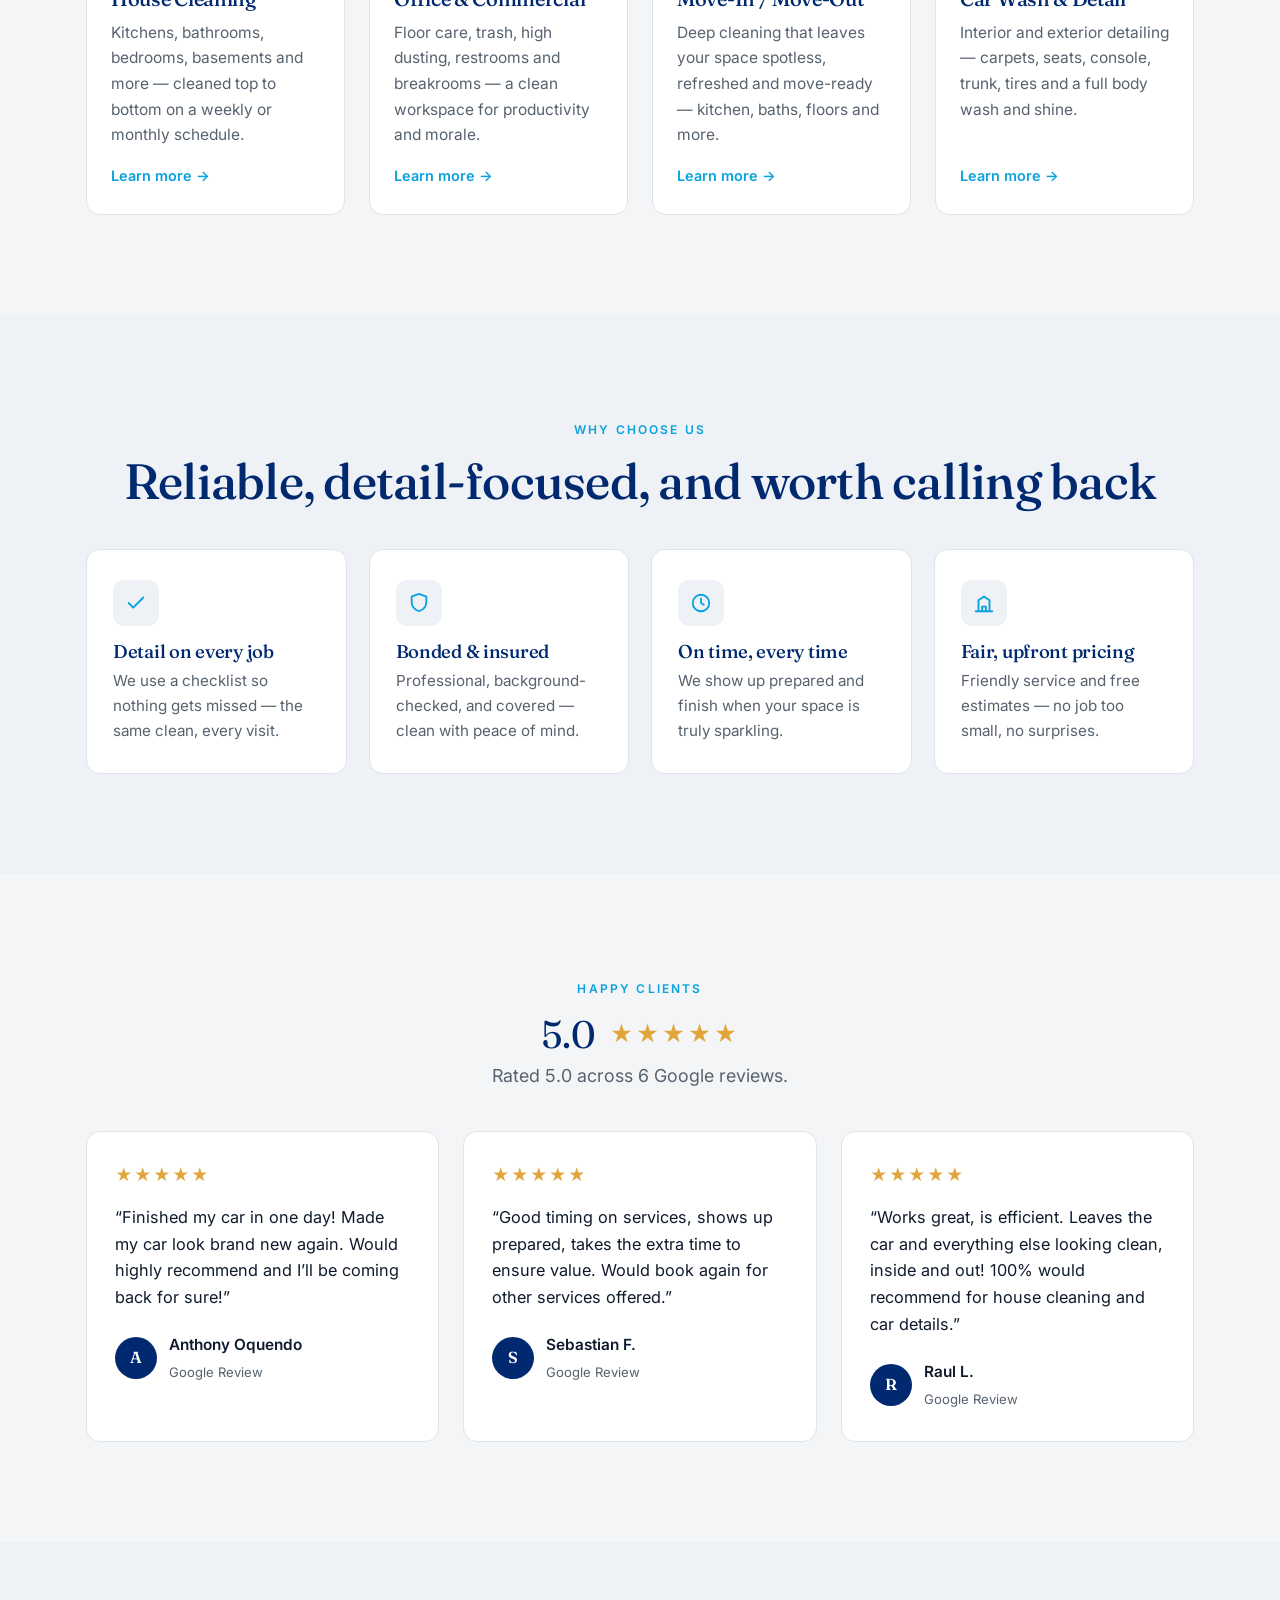
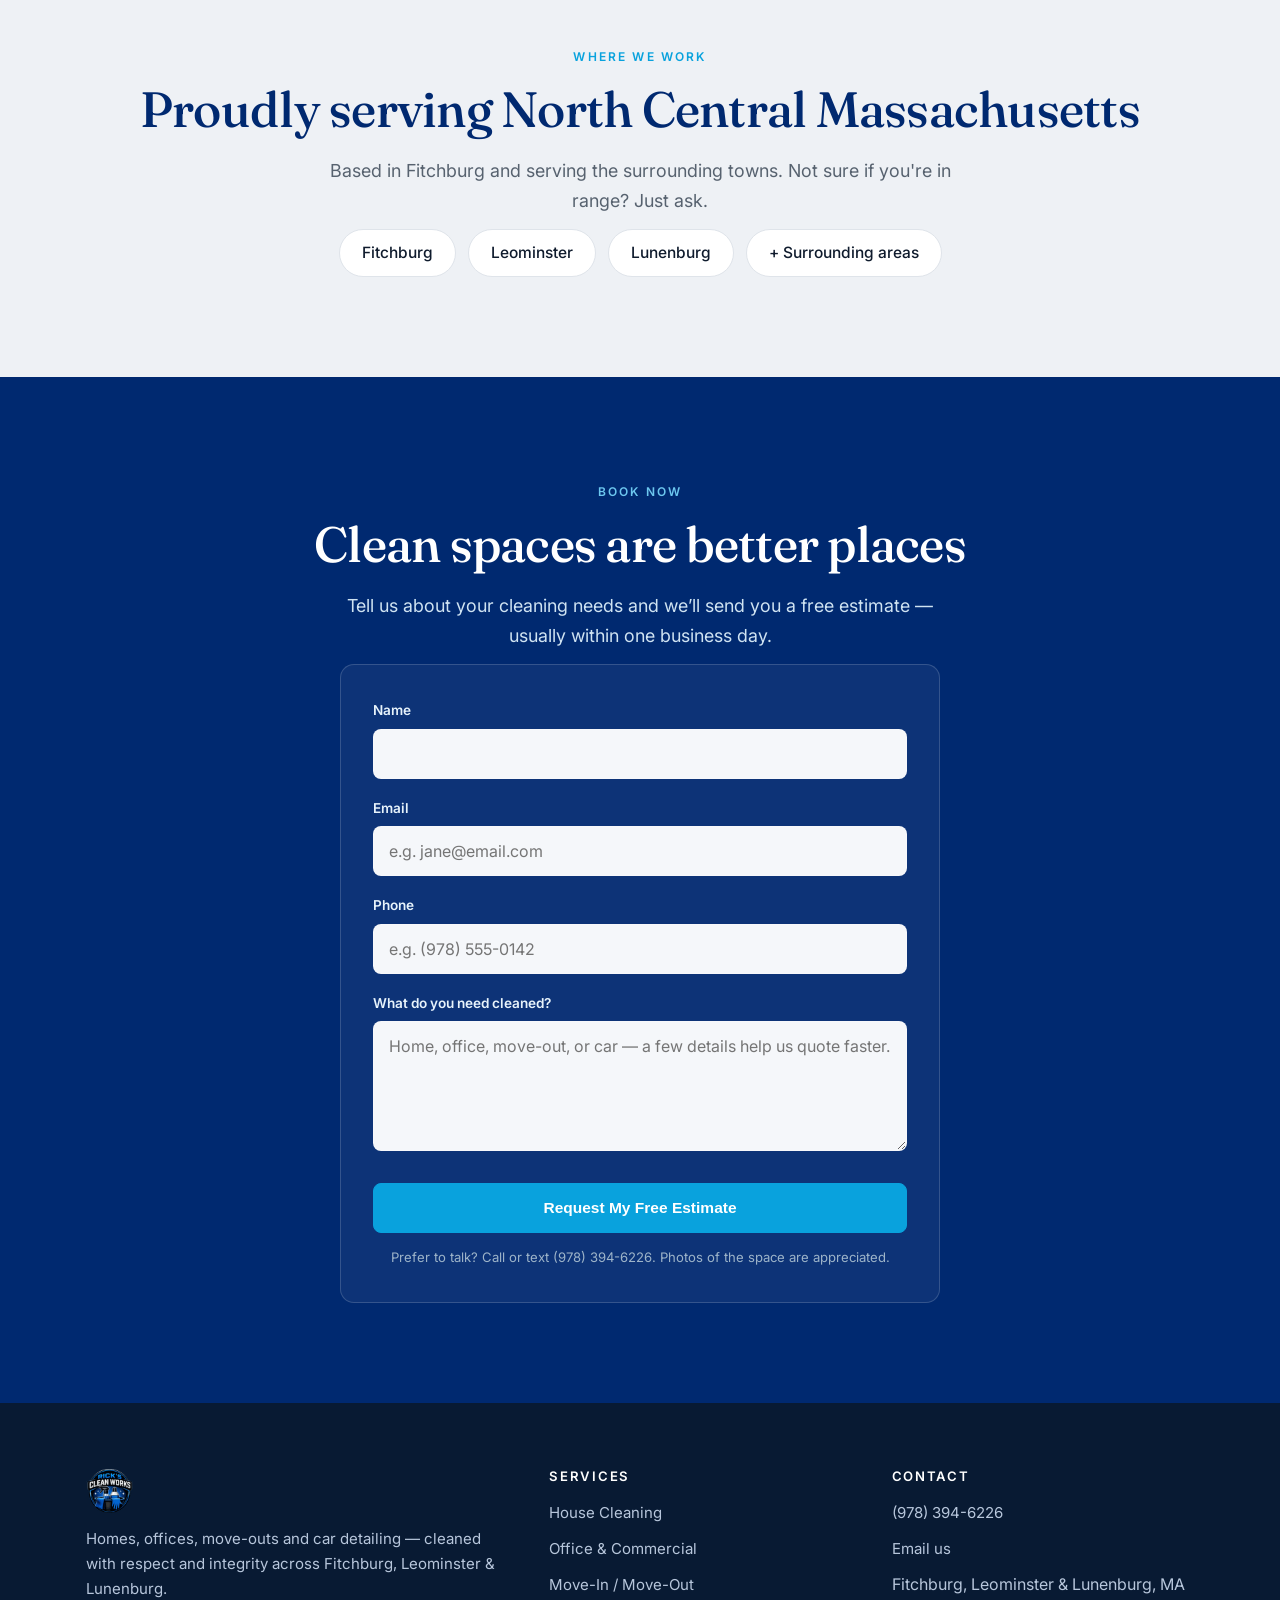
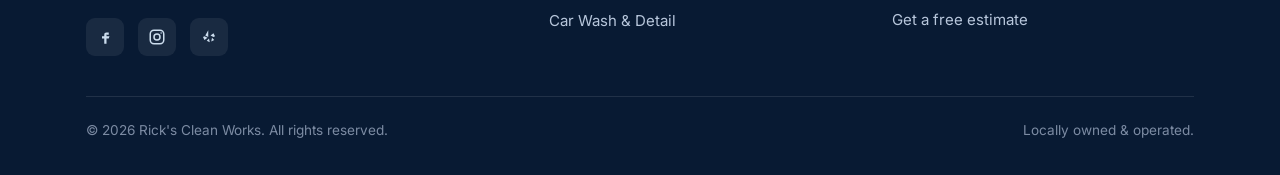
==== commit 249d0d1a: "Fix hero logo tagline legibility on dark background The 'CLEAN SPACES. BETTER PLACES.' tagline baked" ====
--- a/index.html
+++ b/index.html
@@ -77,7 +77,7 @@
         </div>
       </div>
       <div class="logo-hero" aria-hidden="true">
-        <img src="assets/logo.png" alt="" width="475" height="459" fetchpriority="high">
+        <img src="assets/logo-hero.png" alt="" width="475" height="459" fetchpriority="high">
       </div>
     </div>
   </section>
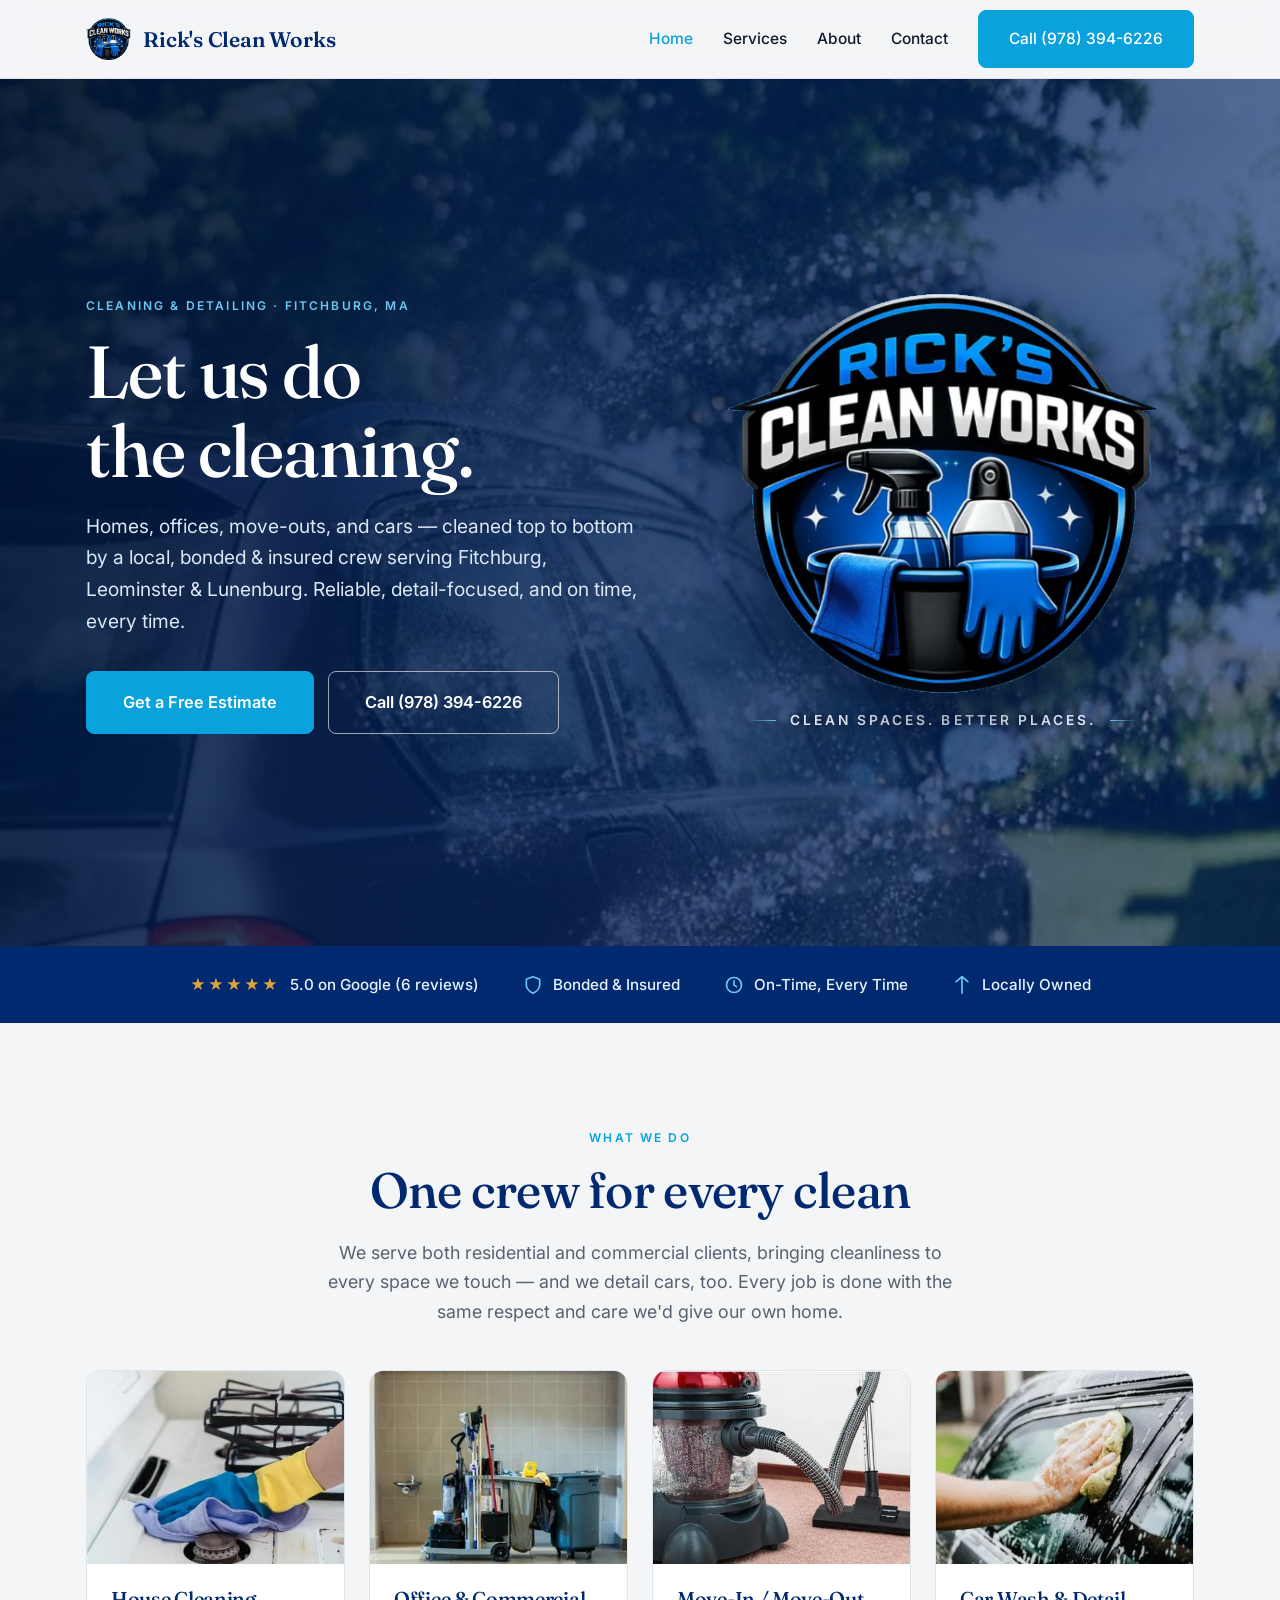
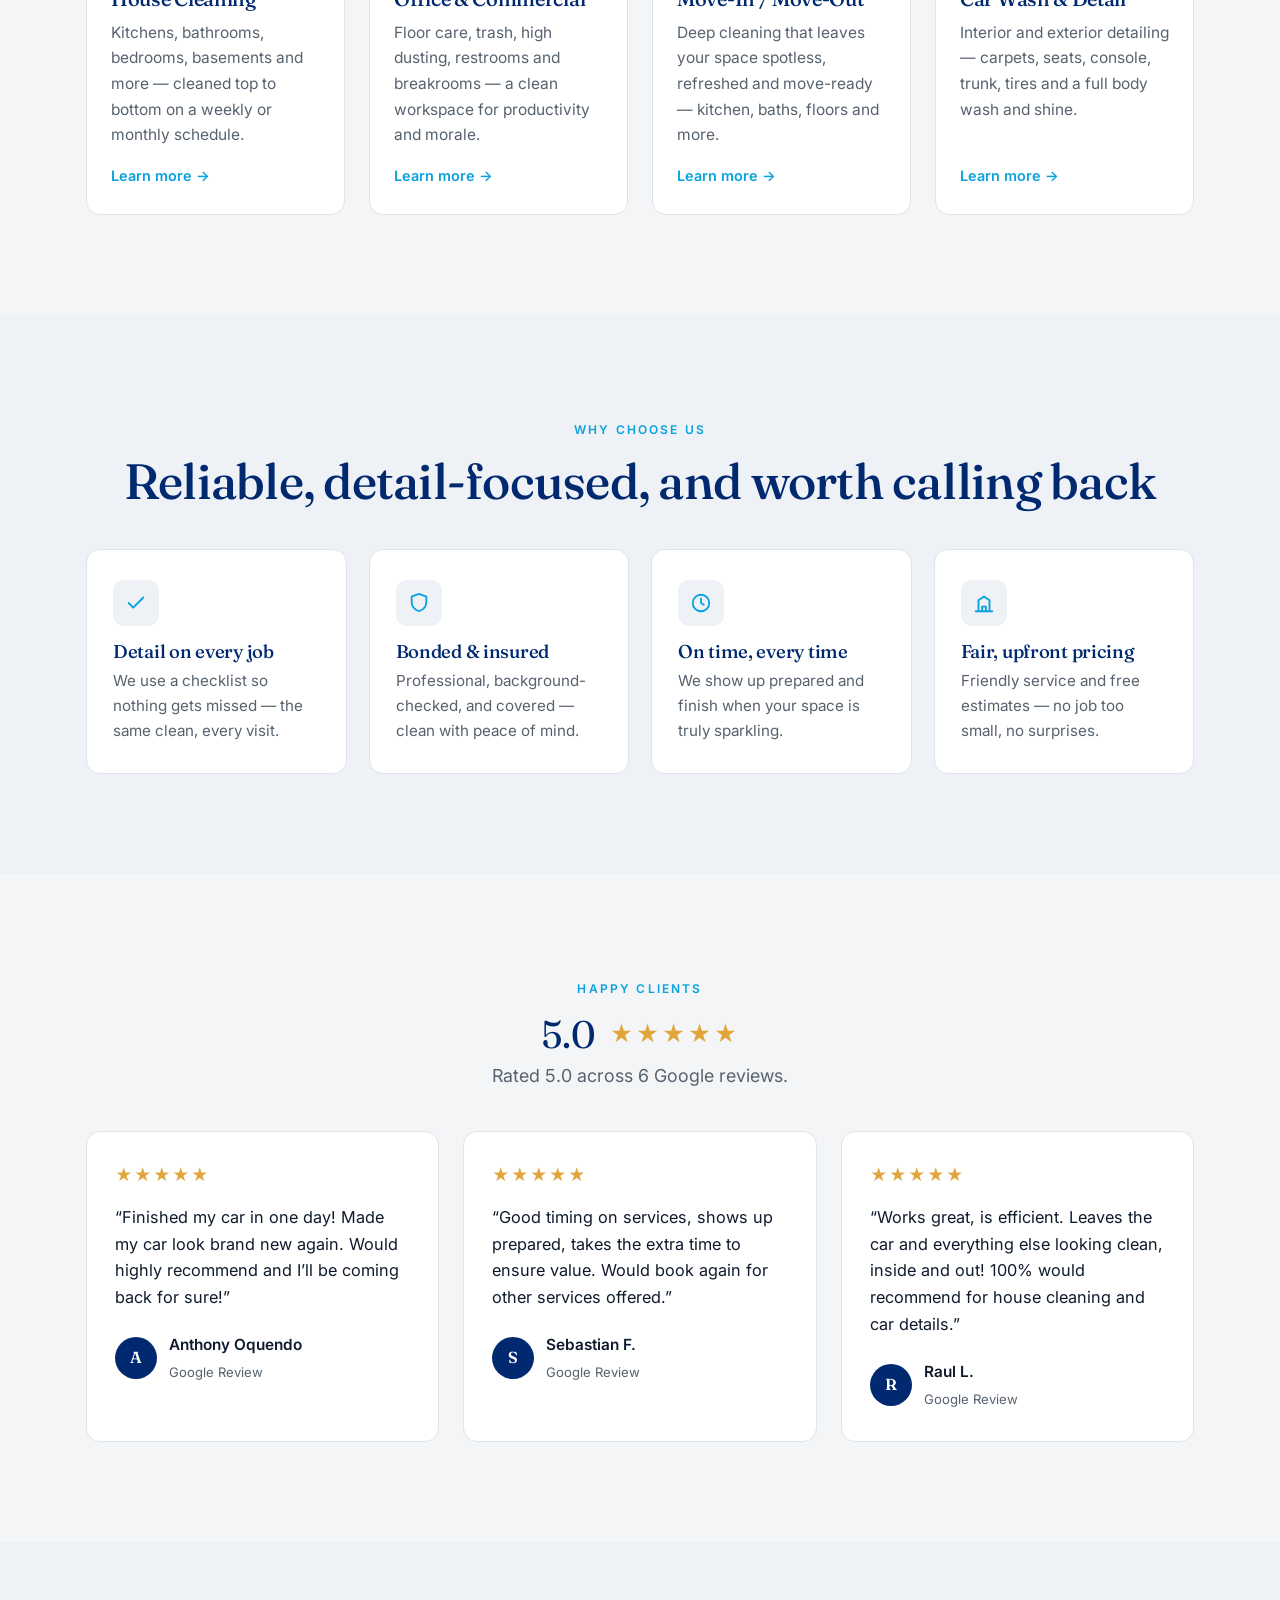
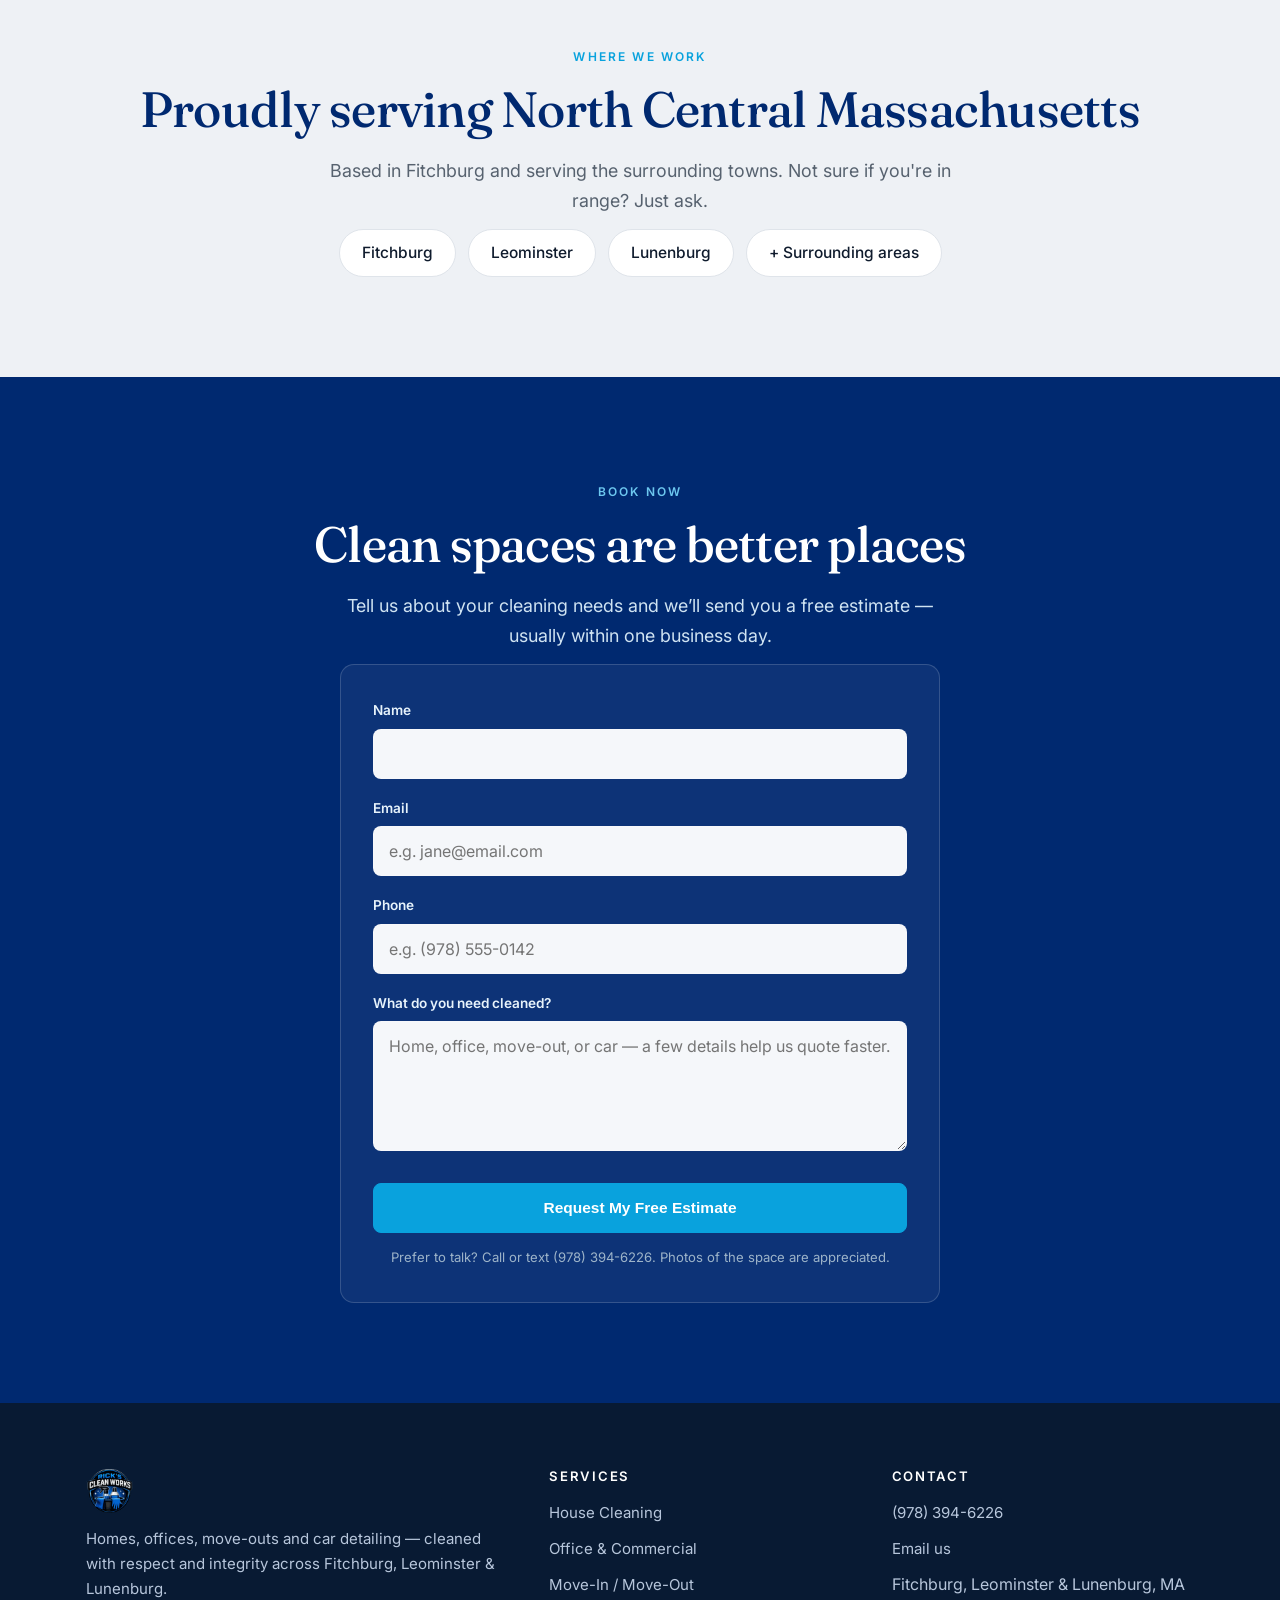
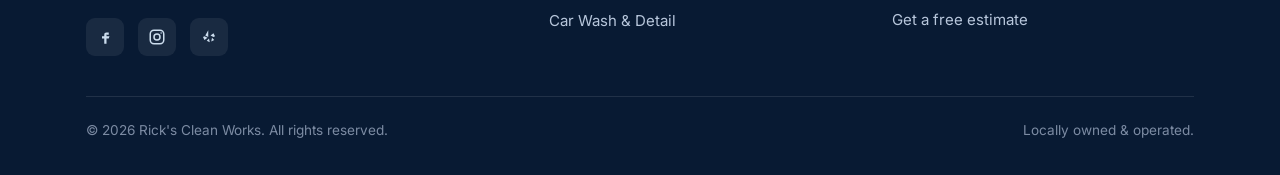
==== commit ad3bee4f: "Sharpen hero tagline: render as live text instead of baked-in raster The baked-in tagline was blurry" ====
--- a/index.html
+++ b/index.html
@@ -77,7 +77,8 @@
         </div>
       </div>
       <div class="logo-hero" aria-hidden="true">
-        <img src="assets/logo-hero.png" alt="" width="475" height="459" fetchpriority="high">
+        <img src="assets/logo-badge.png" alt="" width="463" height="430" fetchpriority="high">
+        <p class="logo-tagline">Clean Spaces. Better Places.</p>
       </div>
     </div>
   </section>
--- a/styles.css
+++ b/styles.css
@@ -85,6 +85,10 @@
 .logo-hero{position:relative;z-index:1;justify-self:center;width:min(100%,430px);animation:floaty 4.6s ease-in-out infinite;will-change:transform}
 .logo-hero::before{content:"";position:absolute;left:50%;top:50%;transform:translate(-50%,-50%);width:120%;height:120%;border-radius:50%;background:radial-gradient(circle,rgba(9,162,221,.30) 0%,rgba(0,41,112,.22) 46%,rgba(0,41,112,0) 70%);z-index:-1}
 .logo-hero img{width:100%;height:auto;display:block;filter:drop-shadow(0 22px 30px rgba(0,10,30,.55))}
+.logo-tagline{margin:16px auto 0;display:flex;align-items:center;justify-content:center;gap:14px;font-family:'Inter',sans-serif;font-weight:600;text-transform:uppercase;letter-spacing:.22em;font-size:clamp(.64rem,1.15vw,.86rem);color:#e4eefb;text-shadow:0 1px 6px rgba(0,10,30,.6);white-space:nowrap}
+.logo-tagline::before,.logo-tagline::after{content:"";height:1.5px;width:28px;flex:none;border-radius:2px}
+.logo-tagline::before{background:linear-gradient(90deg,rgba(108,199,239,0),#6cc7ef)}
+.logo-tagline::after{background:linear-gradient(90deg,#6cc7ef,rgba(108,199,239,0))}
 @keyframes floaty{0%,100%{transform:translateY(0)}50%{transform:translateY(-10px)}}
 .actions{display:flex;gap:14px;flex-wrap:wrap;align-items:center}
 .hero .btn-ghost{color:#fff;border-color:rgba(255,255,255,.6)}
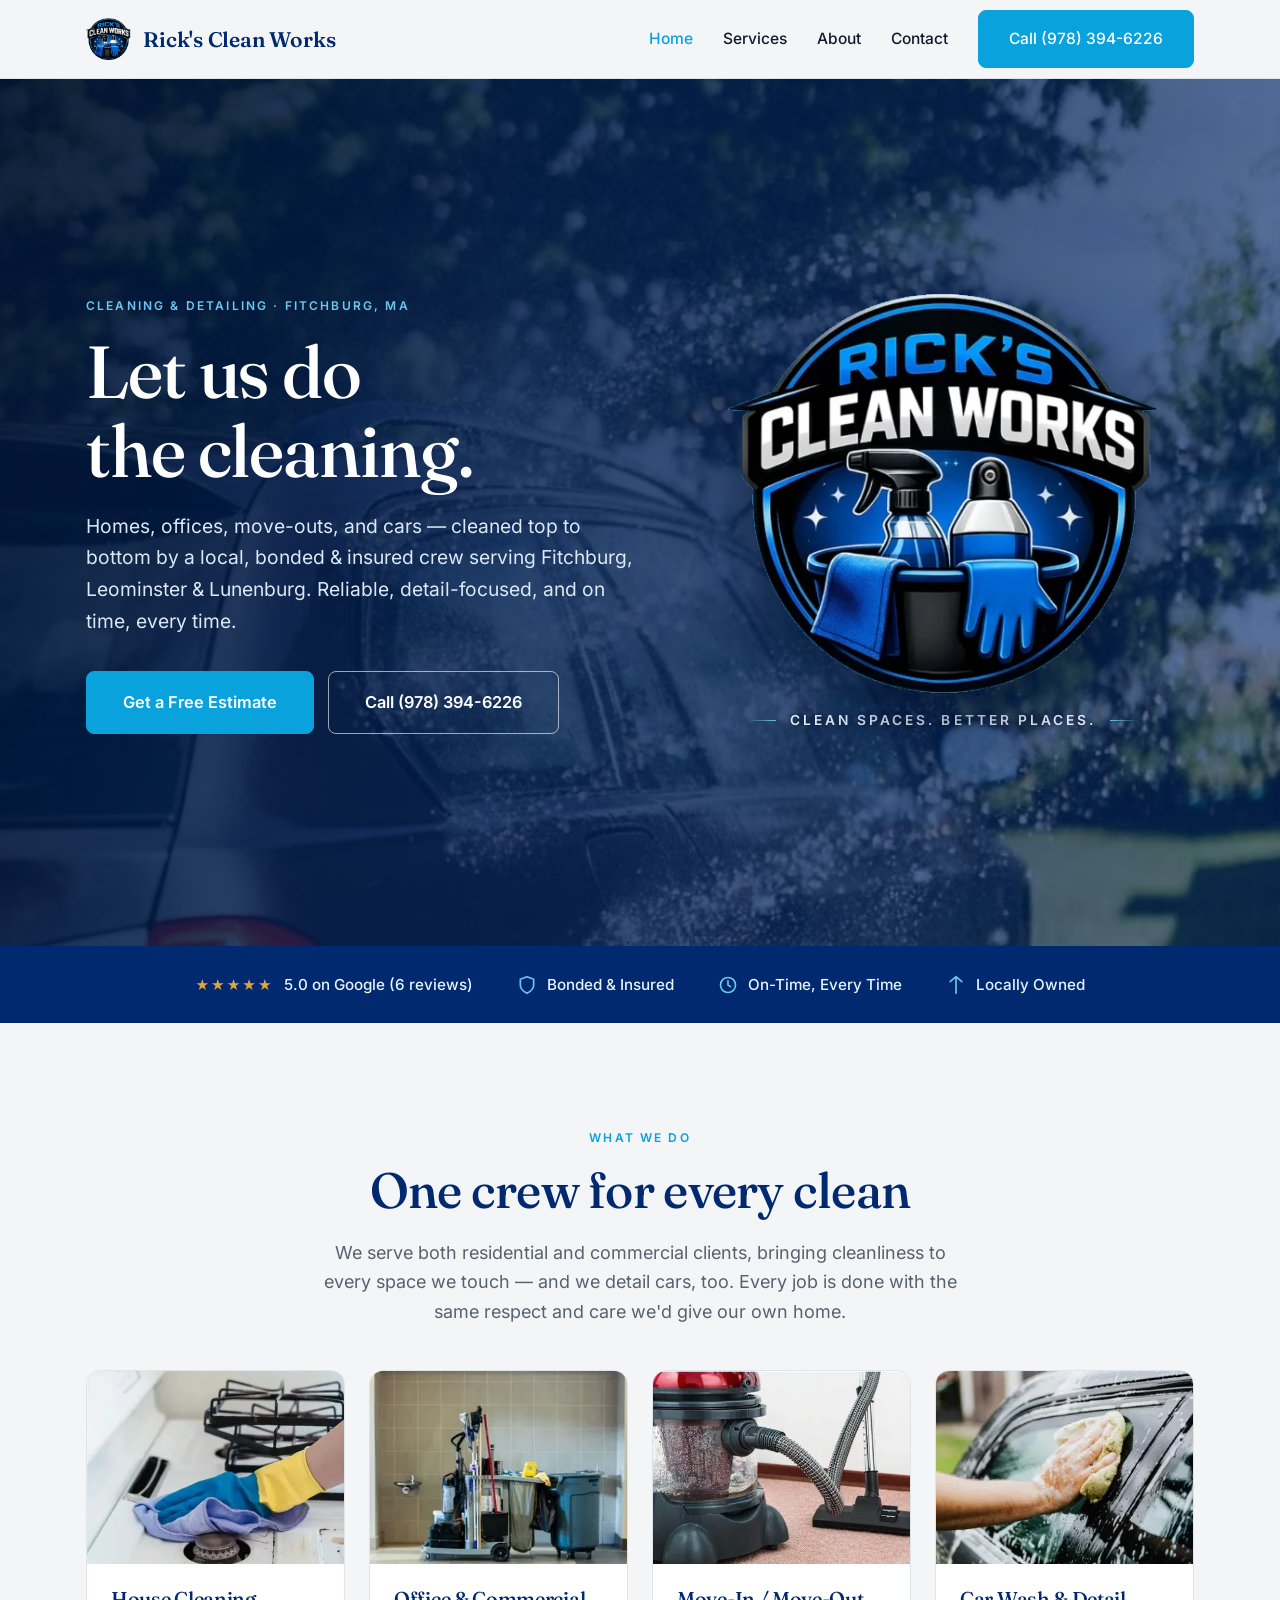
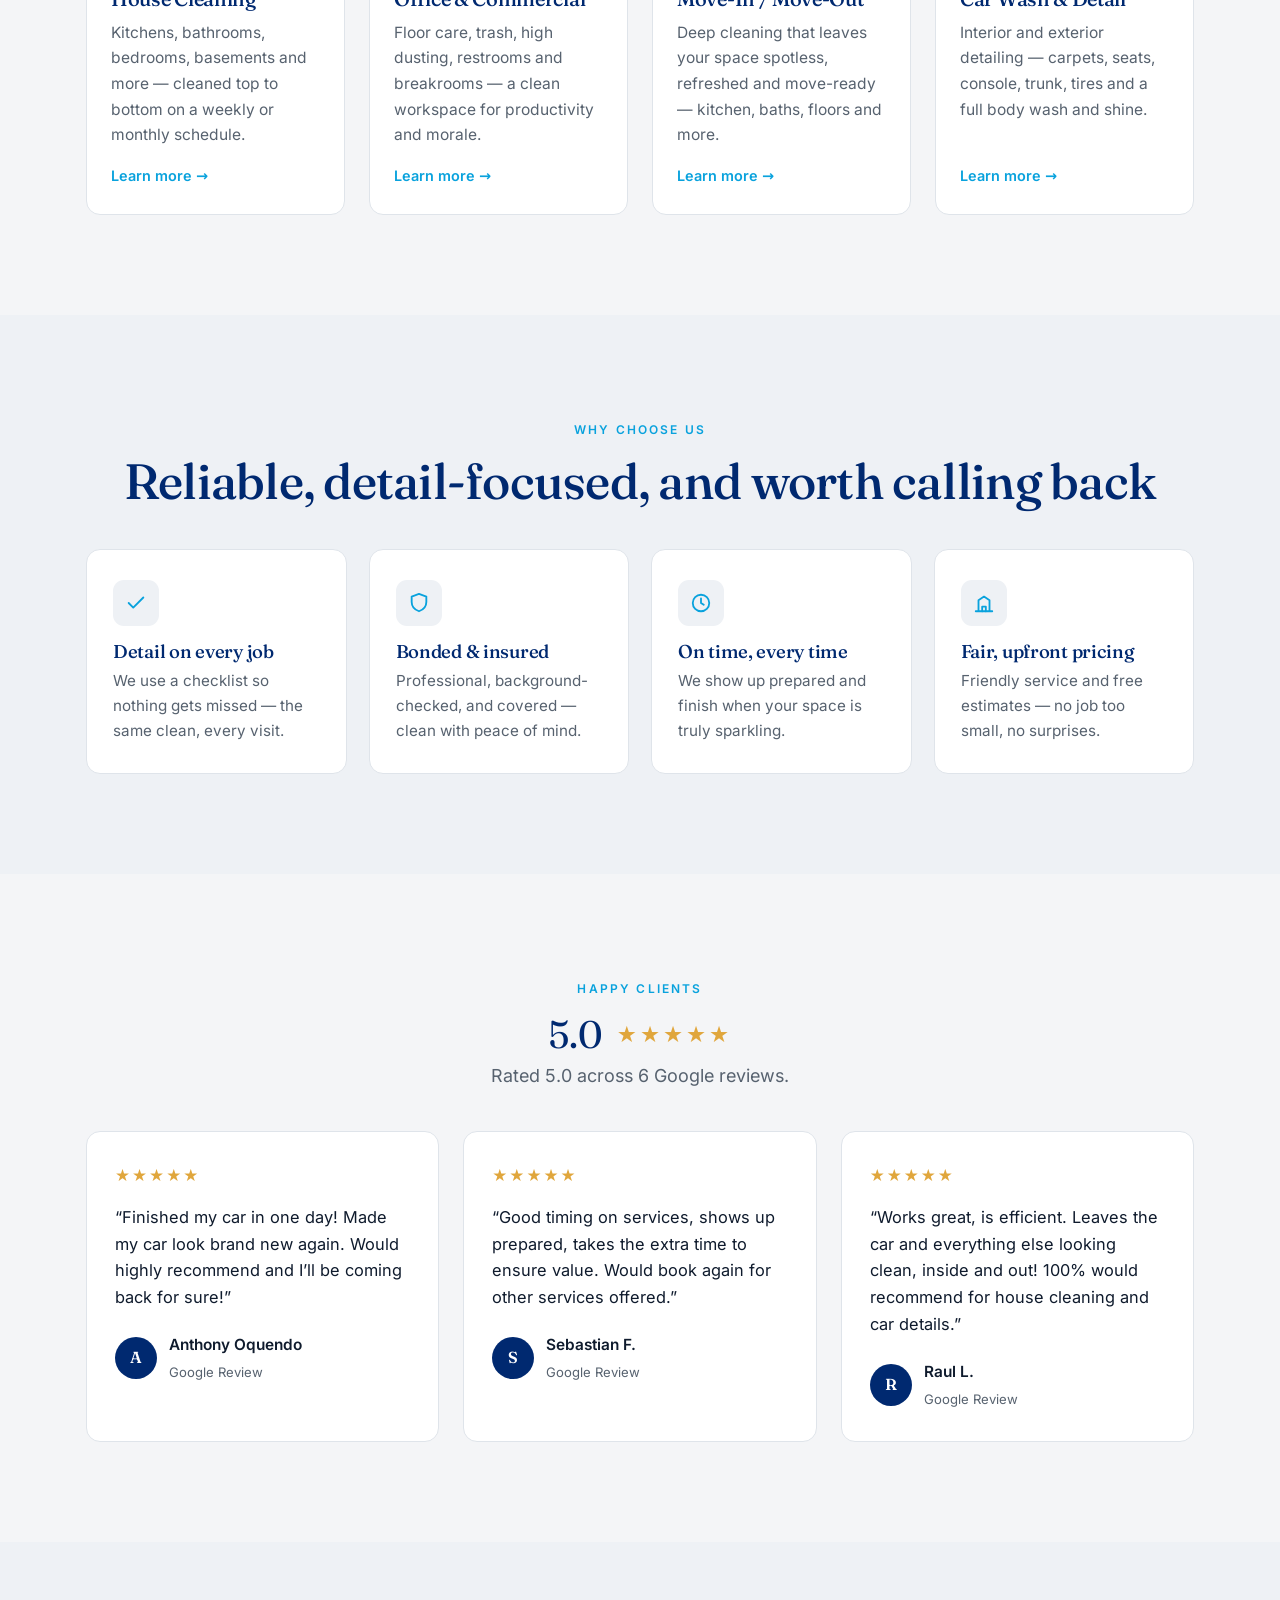
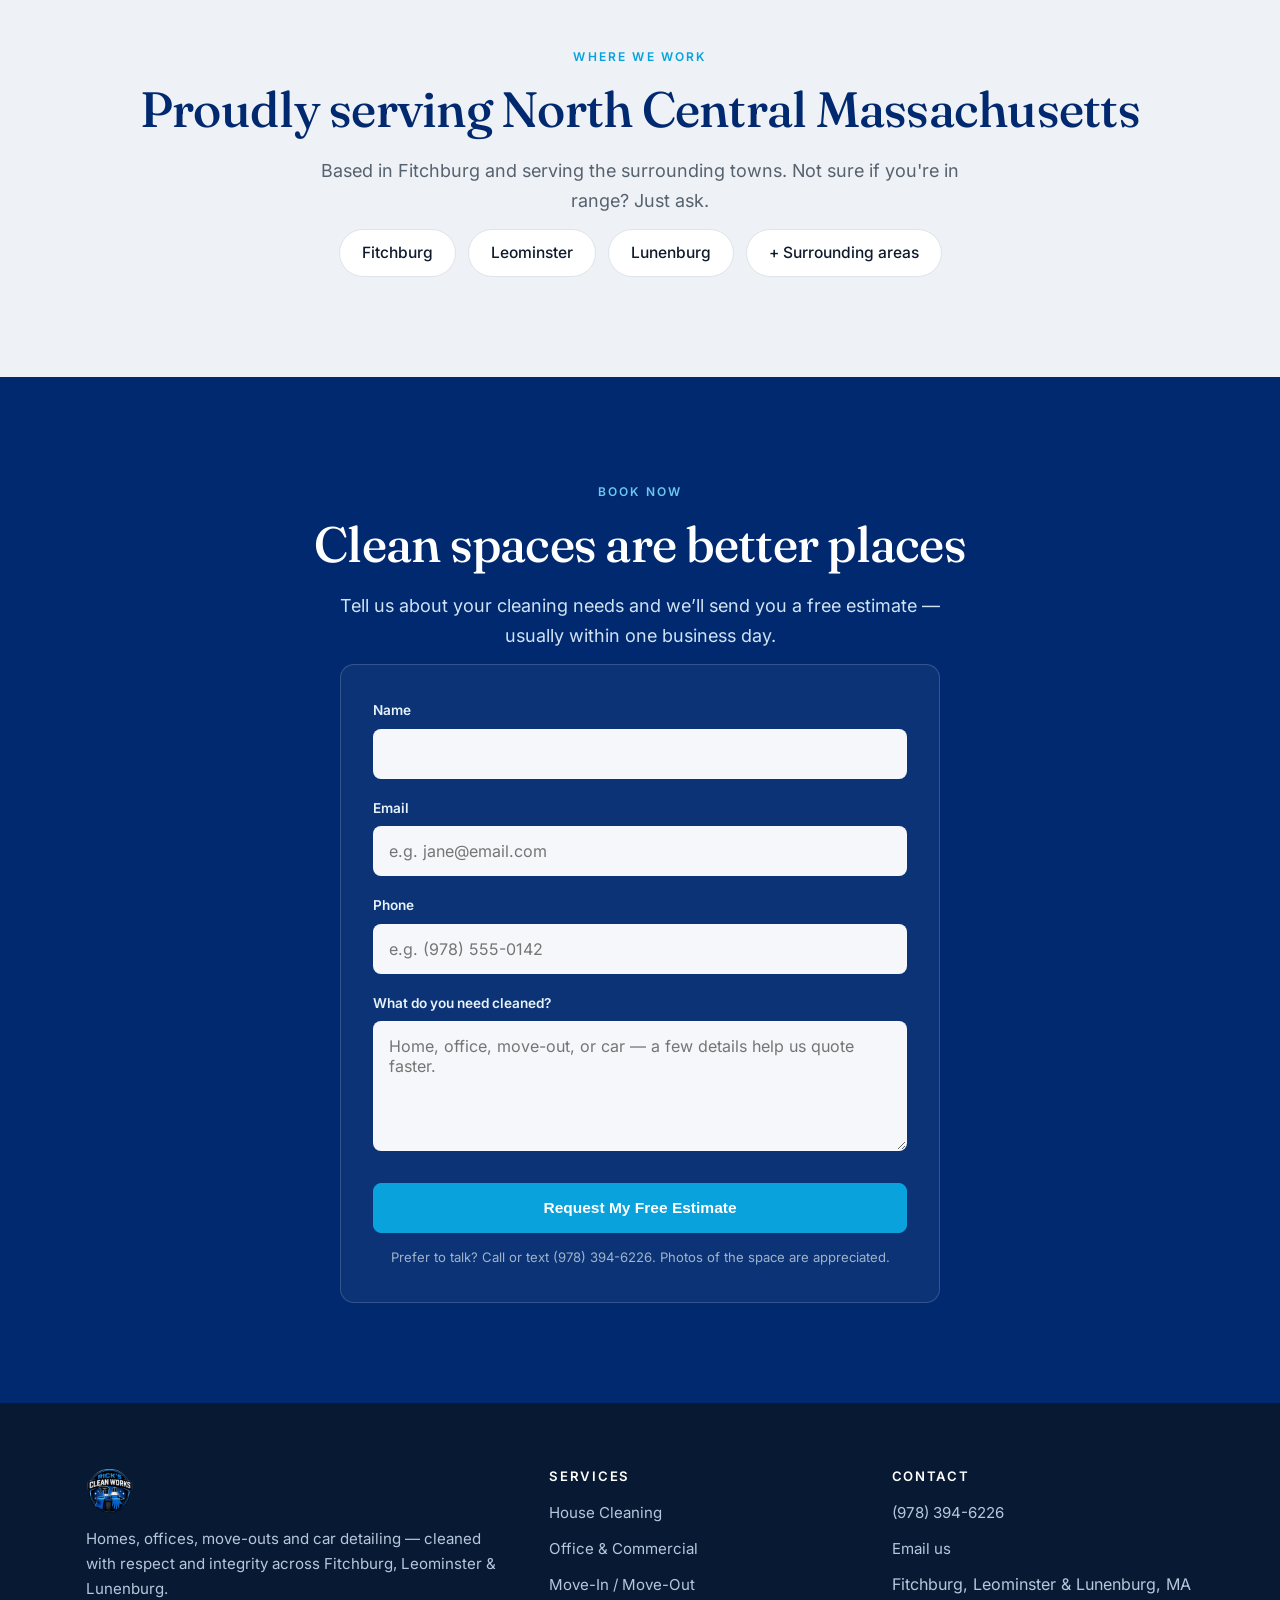
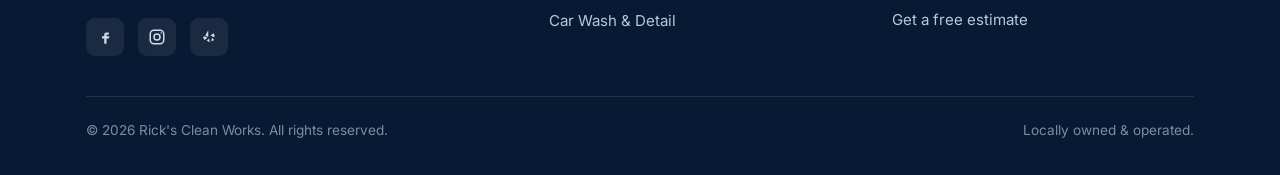
==== commit cd8bbd73: "Perf: kill render-blocking fonts/CSS, ship WebP images Lighthouse homepage performance was 76, with " ====
--- a/index.html
+++ b/index.html
@@ -15,10 +15,88 @@
 <meta name="twitter:title" content="House & Office Cleaning in Fitchburg, MA | Rick's Clean Works">
 <meta name="twitter:description" content="House, office & move-out cleaning plus car detailing in Fitchburg, Leominster & Lunenburg, MA. Bonded & insured, 5-star rated.">
 <meta name="twitter:image" content="https://www.rickscleanworks.com/assets/og-image.jpg">
-<link rel="preconnect" href="https://fonts.googleapis.com">
-<link rel="preconnect" href="https://fonts.gstatic.com" crossorigin>
-<link href="https://fonts.googleapis.com/css2?family=Fraunces:opsz,wght@9..144,400;9..144,500;9..144,600&family=Inter:wght@300;400;500;600&display=swap" rel="stylesheet">
-<link rel="stylesheet" href="styles.css">
+<link rel="preload" href="assets/fonts/inter-latin.woff2" as="font" type="font/woff2" crossorigin>
+<link rel="preload" href="assets/fonts/fraunces-latin.woff2" as="font" type="font/woff2" crossorigin>
+<link rel="preload" href="assets/hero-carwash.webp" as="image" fetchpriority="high">
+<style>
+@font-face{font-family:'Fraunces';font-style:normal;font-weight:400 600;font-display:swap;src:url(assets/fonts/fraunces-latin.woff2) format('woff2');unicode-range:U+0000-00FF,U+0131,U+0152-0153,U+02BB-02BC,U+02C6,U+02DA,U+02DC,U+0304,U+0308,U+0329,U+2000-206F,U+20AC,U+2122,U+2191,U+2193,U+2212,U+2215,U+FEFF,U+FFFD}
+@font-face{font-family:'Fraunces';font-style:normal;font-weight:400 600;font-display:swap;src:url(assets/fonts/fraunces-latin-ext.woff2) format('woff2');unicode-range:U+0100-02BA,U+02BD-02C5,U+02C7-02CC,U+02CE-02D7,U+02DD-02FF,U+0304,U+0308,U+0329,U+1D00-1DBF,U+1E00-1E9F,U+1EF2-1EFF,U+2020,U+20A0-20AB,U+20AD-20C0,U+2113,U+2C60-2C7F,U+A720-A7FF}
+@font-face{font-family:'Inter';font-style:normal;font-weight:300 600;font-display:swap;src:url(assets/fonts/inter-latin.woff2) format('woff2');unicode-range:U+0000-00FF,U+0131,U+0152-0153,U+02BB-02BC,U+02C6,U+02DA,U+02DC,U+0304,U+0308,U+0329,U+2000-206F,U+20AC,U+2122,U+2191,U+2193,U+2212,U+2215,U+FEFF,U+FFFD}
+@font-face{font-family:'Inter';font-style:normal;font-weight:300 600;font-display:swap;src:url(assets/fonts/inter-latin-ext.woff2) format('woff2');unicode-range:U+0100-02BA,U+02BD-02C5,U+02C7-02CC,U+02CE-02D7,U+02DD-02FF,U+0304,U+0308,U+0329,U+1D00-1DBF,U+1E00-1E9F,U+1EF2-1EFF,U+2020,U+20A0-20AB,U+20AD-20C0,U+2113,U+2C60-2C7F,U+A720-A7FF}
+:root{--bg:#f4f5f7;--surface:#fff;--surface-2:#eef1f5;--text:#0f1b2d;--muted:#57626f;--primary:#002970;--primary-soft:#0b3d8f;--accent:#09a2dd;--accent-dark:#0b84b8;--line:#dfe4ea;--star:#e0a63c;--max:1160px;--radius:14px;--shadow:0 18px 40px rgba(0,41,112,.12);--shadow-sm:0 8px 20px rgba(0,41,112,.08)}
+*{box-sizing:border-box;margin:0;padding:0}
+html{scroll-behavior:smooth}
+body{font-family:'Inter',system-ui,-apple-system,sans-serif;color:var(--text);background:var(--bg);line-height:1.65;-webkit-font-smoothing:antialiased;text-rendering:optimizeLegibility}
+h1,h2,h3,h4{font-family:'Fraunces','Georgia',serif;font-weight:500;line-height:1.08;letter-spacing:-.015em;text-wrap:balance;color:var(--primary)}
+a{color:inherit;text-decoration:none}
+img{max-width:100%;height:auto;display:block}
+ul{list-style:none}
+.wrap{max-width:var(--max);margin:0 auto;padding:0 26px}
+.wrap-narrow{max-width:820px;margin:0 auto;padding:0 26px}
+section{padding:100px 0}
+.eyebrow{display:inline-block;text-transform:uppercase;letter-spacing:.18em;font-size:.75rem;font-weight:600;color:var(--accent);margin-bottom:16px}
+h1{font-size:clamp(2.6rem,6vw,4.6rem)}
+h2{font-size:clamp(1.9rem,4vw,3.1rem);margin-bottom:20px}
+h3{font-size:1.4rem;margin-bottom:10px}
+.lead{font-size:1.2rem;color:var(--muted);max-width:640px;margin:20px 0 34px}
+.section-intro{font-size:1.12rem;color:var(--muted);max-width:640px;margin-bottom:14px}
+.center{text-align:center}
+.center .lead,.center .section-intro{margin-left:auto;margin-right:auto}
+.skip{position:absolute;left:-9999px}
+.skip:focus{left:12px;top:12px;background:var(--primary);color:#fff;padding:12px 18px;border-radius:8px;z-index:200}
+.btn{display:inline-flex;align-items:center;gap:9px;padding:15px 30px;border-radius:8px;font-weight:600;font-size:.97rem;cursor:pointer;border:1.6px solid var(--primary);transition:transform .2s ease,background .2s ease,color .2s ease,border-color .2s ease;touch-action:manipulation}
+.btn:focus-visible{outline:3px solid var(--accent);outline-offset:3px}
+.btn-primary{background:var(--primary);color:#fff}
+.btn-accent{background:var(--accent);color:#fff;border-color:var(--accent)}
+.btn-ghost{background:transparent;color:var(--primary)}
+.btn-lg{padding:17px 36px;font-size:1.02rem}
+.site{position:sticky;top:0;z-index:100;background:rgba(244,245,247,.88);backdrop-filter:blur(10px);border-bottom:1px solid var(--line)}
+.nav{display:flex;align-items:center;justify-content:space-between;height:78px;gap:20px}
+.brand{display:flex;align-items:center;gap:12px;font-family:'Fraunces',serif;font-size:1.32rem;font-weight:600;color:var(--primary);letter-spacing:-.01em}
+.brand img{height:42px;width:auto}
+.nav-links{display:flex;align-items:center;gap:30px}
+.nav-links a{font-weight:500;font-size:.97rem}
+.nav-links a.active{color:var(--accent)}
+.menu-toggle{display:none;font-size:1.6rem;background:none;border:0;cursor:pointer;color:var(--primary);line-height:1;padding:6px}
+.call-mini{display:none}
+.hero{position:relative;color:#fff;text-align:left;overflow:hidden}
+.hero .bg{position:absolute;inset:0;z-index:0}
+.hero .bg img{width:100%;height:100%;object-fit:cover}
+.hero .bg::after{content:"";position:absolute;inset:0;background:linear-gradient(105deg,rgba(0,20,54,.92) 0%,rgba(0,32,84,.80) 45%,rgba(0,41,112,.58) 100%)}
+.hero .wrap{position:relative;z-index:1;padding-top:112px;padding-bottom:112px}
+.hero h1{color:#fff;max-width:14ch}
+.hero .lead{color:#dce8f5;max-width:560px}
+.hero .eyebrow{color:#6cc7ef}
+.hero-split{display:grid;grid-template-columns:1.05fr .95fr;gap:52px;align-items:center}
+.hero-copy{min-width:0}
+.logo-hero{position:relative;z-index:1;justify-self:center;width:min(100%,430px);animation:floaty 4.6s ease-in-out infinite;will-change:transform}
+.logo-hero::before{content:"";position:absolute;left:50%;top:50%;transform:translate(-50%,-50%);width:120%;height:120%;border-radius:50%;background:radial-gradient(circle,rgba(9,162,221,.30) 0%,rgba(0,41,112,.22) 46%,rgba(0,41,112,0) 70%);z-index:-1}
+.logo-hero img{width:100%;height:auto;display:block;filter:drop-shadow(0 22px 30px rgba(0,10,30,.55))}
+.logo-tagline{margin:16px auto 0;display:flex;align-items:center;justify-content:center;gap:14px;font-family:'Inter',sans-serif;font-weight:600;text-transform:uppercase;letter-spacing:.22em;font-size:clamp(.64rem,1.15vw,.86rem);color:#e4eefb;text-shadow:0 1px 6px rgba(0,10,30,.6);white-space:nowrap}
+.logo-tagline::before,.logo-tagline::after{content:"";height:1.5px;width:28px;flex:none;border-radius:2px}
+.logo-tagline::before{background:linear-gradient(90deg,rgba(108,199,239,0),#6cc7ef)}
+.logo-tagline::after{background:linear-gradient(90deg,#6cc7ef,rgba(108,199,239,0))}
+@keyframes floaty{0%,100%{transform:translateY(0)}50%{transform:translateY(-10px)}}
+.actions{display:flex;gap:14px;flex-wrap:wrap;align-items:center}
+.hero .btn-ghost{color:#fff;border-color:rgba(255,255,255,.6)}
+.trustbar{background:var(--primary);color:#e7f3fb;padding:26px 0}
+.trustbar .row{display:flex;flex-wrap:wrap;justify-content:center;align-items:center;gap:16px 44px;text-align:center}
+.trustbar .item{display:flex;align-items:center;gap:10px;font-size:.95rem;font-weight:500}
+.trustbar svg{flex:none;color:#6cc7ef}
+.trustbar .stars{color:var(--star);letter-spacing:2px}
+.page-hero{background:var(--primary);color:#fff;text-align:center;padding:88px 0 76px}
+.page-hero h1{color:#fff}
+.page-hero .eyebrow{color:#6cc7ef}
+.page-hero p{color:#cfe3f2;max-width:600px;margin:16px auto 0;font-size:1.12rem}
+.reveal{opacity:0;transform:translateY(18px);transition:opacity .6s ease,transform .6s ease}
+.reveal.in{opacity:1;transform:none}
+@media(max-width:1000px){.hero-split{gap:36px}.logo-hero{width:min(100%,340px)}}
+@media(max-width:860px){.hero-split{grid-template-columns:1fr;gap:40px;text-align:center}.hero h1,.hero .lead{max-width:none;margin-left:auto;margin-right:auto}.hero .actions{justify-content:center}.logo-hero{width:min(78%,300px)}}
+@media(max-width:640px){section{padding:66px 0}.hero .wrap{padding-top:38px;padding-bottom:64px}.hero h1{font-size:clamp(2.1rem,8.5vw,2.6rem)}.hero .eyebrow{margin-bottom:10px}.hero .lead{font-size:1.04rem;margin:14px 0 22px}.hero .actions{gap:10px}.hero .btn-lg{padding:15px 26px;font-size:.98rem}.page-hero{padding:46px 0 42px}.page-hero p{font-size:1rem;margin-top:12px}.brand{font-size:1.12rem;gap:9px}.brand img{height:36px}.call-mini{display:flex;align-items:center;justify-content:center;width:42px;height:42px;border-radius:50%;background:var(--accent);color:#fff;flex:none;margin-left:auto}.menu-toggle{display:block;margin-left:2px}.nav-links{display:none}}
+@media(prefers-reduced-motion:reduce){*{transition:none!important;animation:none!important;scroll-behavior:auto!important}.reveal{opacity:1;transform:none}}
+</style>
+<link rel="preload" href="styles.css?v=20260726" as="style" onload="this.onload=null;this.rel='stylesheet'">
+<noscript><link rel="stylesheet" href="styles.css?v=20260726"></noscript>
 <script type="application/ld+json">
 {
   "@context": "https://schema.org",
@@ -56,6 +134,7 @@
       <a class="link" href="contact.html">Contact</a>
       <a class="btn btn-accent" href="tel:+19783946226">Call (978) 394-6226</a>
     </nav>
+    <a class="call-mini" href="tel:+19783946226" aria-label="Call Rick's Clean Works at (978) 394-6226"><svg width="19" height="19" viewBox="0 0 24 24" fill="none" stroke="currentColor" stroke-width="2" stroke-linecap="round" stroke-linejoin="round" aria-hidden="true"><path d="M22 16.9v3a2 2 0 0 1-2.2 2 19.8 19.8 0 0 1-8.6-3 19.5 19.5 0 0 1-6-6 19.8 19.8 0 0 1-3-8.6A2 2 0 0 1 4.1 2H7a2 2 0 0 1 2 1.7c.1 1 .4 1.9.7 2.8a2 2 0 0 1-.5 2.1L8 9.9a16 16 0 0 0 6 6l1.3-1.2a2 2 0 0 1 2.1-.5c.9.3 1.8.6 2.8.7A2 2 0 0 1 22 16.9z"/></svg></a>
     <button class="menu-toggle" aria-label="Open menu" aria-expanded="false">&#9776;</button>
   </div>
 </header>
@@ -64,7 +143,7 @@
   <!-- HERO -->
   <section class="hero">
     <div class="bg">
-      <img src="assets/hero-carwash.jpg" alt="Bright, freshly cleaned living space" fetchpriority="high">
+      <img src="assets/hero-carwash.webp" alt="Bright, freshly cleaned living space" fetchpriority="high" width="789" height="646">
     </div>
     <div class="wrap hero-split">
       <div class="hero-copy">
@@ -72,12 +151,12 @@
         <h1>Let us do the cleaning.</h1>
         <p class="lead">Homes, offices, move-outs, and cars — cleaned top to bottom by a local, bonded &amp; insured crew serving Fitchburg, Leominster &amp; Lunenburg. Reliable, detail-focused, and on time, every time.</p>
         <div class="actions">
-          <a class="btn btn-accent btn-lg" href="contact.html">Get a Free Estimate</a>
+          <a class="btn btn-accent btn-lg" href="contact.html#estimate">Get a Free Estimate</a>
           <a class="btn btn-ghost btn-lg" href="tel:+19783946226">Call (978) 394-6226</a>
         </div>
       </div>
       <div class="logo-hero" aria-hidden="true">
-        <img src="assets/logo-badge.png" alt="" width="463" height="430" fetchpriority="high">
+        <img src="assets/logo-badge.webp" alt="" width="463" height="430" fetchpriority="high">
         <p class="logo-tagline">Clean Spaces. Better Places.</p>
       </div>
     </div>
@@ -103,19 +182,19 @@
       </div>
       <div class="grid reveal" style="margin-top:44px">
         <a class="scard" href="services.html#house-cleaning">
-          <div class="thumb"><img src="assets/house-cleaning.jpg" alt="Sparkling clean kitchen after a house cleaning" loading="lazy"></div>
+          <div class="thumb"><img src="assets/house-cleaning.webp" alt="Sparkling clean kitchen after a house cleaning" loading="lazy" width="470" height="365"></div>
           <div class="body"><h3>House Cleaning</h3><p>Kitchens, bathrooms, bedrooms, basements and more — cleaned top to bottom on a weekly or monthly schedule.</p><span class="more">Learn more →</span></div>
         </a>
         <a class="scard" href="services.html#office-cleaning">
-          <div class="thumb"><img src="assets/office-cleaning.jpg" alt="Tidy, professional office workspace" loading="lazy"></div>
+          <div class="thumb"><img src="assets/office-cleaning.webp" alt="Tidy, professional office workspace" loading="lazy" width="470" height="285"></div>
           <div class="body"><h3>Office &amp; Commercial</h3><p>Floor care, trash, high dusting, restrooms and breakrooms — a clean workspace for productivity and morale.</p><span class="more">Learn more →</span></div>
         </a>
         <a class="scard" href="services.html#move-out">
-          <div class="thumb"><img src="assets/move-out.jpg" alt="Deep cleaning an empty room for move-out" loading="lazy"></div>
+          <div class="thumb"><img src="assets/move-out.webp" alt="Deep cleaning an empty room for move-out" loading="lazy" width="491" height="327"></div>
           <div class="body"><h3>Move-In / Move-Out</h3><p>Deep cleaning that leaves your space spotless, refreshed and move-ready — kitchen, baths, floors and more.</p><span class="more">Learn more →</span></div>
         </a>
         <a class="scard" href="services.html#car-detailing">
-          <div class="thumb"><img src="assets/car-washing.jpg" alt="Freshly detailed car interior" loading="lazy"></div>
+          <div class="thumb"><img src="assets/car-washing.webp" alt="Freshly detailed car interior" loading="lazy" width="444" height="296"></div>
           <div class="body"><h3>Car Wash &amp; Detail</h3><p>Interior and exterior detailing — carpets, seats, console, trunk, tires and a full body wash and shine.</p><span class="more">Learn more →</span></div>
         </a>
       </div>
@@ -230,7 +309,7 @@
   <div class="wrap">
     <div class="foot-grid">
       <div>
-        <img src="assets/logo-mark.png" alt="Rick's Clean Works logo">
+        <img src="assets/logo-mark.png" alt="Rick's Clean Works logo" width="142" height="132">
         <p>Homes, offices, move-outs and car detailing — cleaned with respect and integrity across Fitchburg, Leominster &amp; Lunenburg.</p>
         <div class="foot-social">
           <a href="https://facebook.com/profile.php?id=61590182191311" aria-label="Facebook" target="_blank" rel="noopener"><svg width="18" height="18" viewBox="0 0 24 24" fill="currentColor" aria-hidden="true"><path d="M14 9h3V6h-3c-2 0-3 1-3 3v2H8v3h3v7h3v-7h3l1-3h-4V9c0-.6.4-1 1-1z"/></svg></a>
@@ -253,7 +332,7 @@
           <li><a href="tel:+19783946226">(978) 394-6226</a></li>
           <li><a href="mailto:ricklulimachi@rickscleanworks.com">Email us</a></li>
           <li>Fitchburg, Leominster &amp; Lunenburg, MA</li>
-          <li><a href="contact.html">Get a free estimate</a></li>
+          <li><a href="contact.html#estimate">Get a free estimate</a></li>
         </ul>
       </div>
     </div>
--- a/styles.css
+++ b/styles.css
@@ -68,6 +68,7 @@
 .nav-links a.link:hover{color:var(--accent)}
 .nav-links a.active{color:var(--accent)}
 .menu-toggle{display:none;font-size:1.6rem;background:none;border:0;cursor:pointer;color:var(--primary);line-height:1;padding:6px}
+.call-mini{display:none}
 
 /* hero */
 .hero{position:relative;color:#fff;text-align:left;overflow:hidden}
@@ -176,6 +177,7 @@
 
 /* contact split */
 .contact-split{display:grid;grid-template-columns:1fr 1fr;gap:56px;align-items:start}
+#estimate{scroll-margin-top:96px}
 .contact-info h3{margin-bottom:6px}
 .contact-info .line{display:flex;gap:13px;align-items:flex-start;padding:14px 0;border-bottom:1px solid var(--line)}
 .contact-info .line svg{flex:none;color:var(--accent);margin-top:3px}
@@ -186,6 +188,10 @@
 .opts li{display:flex;gap:11px;align-items:flex-start;padding:7px 0;color:var(--text)}
 .opts svg{flex:none;color:var(--accent);margin-top:3px}
 
+@media(min-width:861px){
+  .contact-split .form-col{order:2}
+}
+
 /* about hero split */
 .about-hero{display:grid;grid-template-columns:1.05fr 1fr;gap:56px;align-items:center}
 .about-hero .media{border-radius:var(--radius);overflow:hidden;box-shadow:var(--shadow);aspect-ratio:4/5}
@@ -206,7 +212,7 @@
 .site-foot{background:#081a33;color:#b7c6db;padding:66px 0 34px}
 .foot-grid{display:grid;grid-template-columns:1.4fr 1fr 1fr;gap:40px;margin-bottom:40px}
 .foot-grid .brand{color:#fff;margin-bottom:14px}
-.foot-grid img{height:44px;margin-bottom:14px}
+.foot-grid img{height:44px;width:auto;margin-bottom:14px}
 .foot-grid h4{color:#fff;font-family:'Inter',sans-serif;font-size:.82rem;text-transform:uppercase;letter-spacing:.13em;margin-bottom:16px;font-weight:600}
 .foot-grid p,.foot-grid a{font-size:.94rem;color:#b7c6db}
 .foot-grid a:hover{color:#6cc7ef}
@@ -236,7 +242,19 @@
 }
 @media(max-width:640px){
   section{padding:66px 0}
-  .hero .wrap{padding-top:80px;padding-bottom:80px}
+  .hero .wrap{padding-top:38px;padding-bottom:64px}
+  .hero h1{font-size:clamp(2.1rem,8.5vw,2.6rem)}
+  .hero .eyebrow{margin-bottom:10px}
+  .hero .lead{font-size:1.04rem;margin:14px 0 22px}
+  .hero .actions{gap:10px}
+  .hero .btn-lg{padding:15px 26px;font-size:.98rem}
+  .page-hero{padding:46px 0 42px}
+  .page-hero p{font-size:1rem;margin-top:12px}
+  .brand{font-size:1.12rem;gap:9px}
+  .brand img{height:36px}
+  .call-mini{display:flex;align-items:center;justify-content:center;width:42px;height:42px;border-radius:50%;background:var(--accent);color:#fff;flex:none;margin-left:auto}
+  .call-mini:active{background:var(--accent-dark)}
+  .menu-toggle{margin-left:2px}
   .grid,.grid-2,.grid-3{grid-template-columns:1fr}
   .values{grid-template-columns:1fr}
   .badges{grid-template-columns:1fr}
--- a/styles.css
+++ b/styles.css
@@ -68,6 +68,7 @@
 .nav-links a.link:hover{color:var(--accent)}
 .nav-links a.active{color:var(--accent)}
 .menu-toggle{display:none;font-size:1.6rem;background:none;border:0;cursor:pointer;color:var(--primary);line-height:1;padding:6px}
+.call-mini{display:none}
 
 /* hero */
 .hero{position:relative;color:#fff;text-align:left;overflow:hidden}
@@ -176,6 +177,7 @@
 
 /* contact split */
 .contact-split{display:grid;grid-template-columns:1fr 1fr;gap:56px;align-items:start}
+#estimate{scroll-margin-top:96px}
 .contact-info h3{margin-bottom:6px}
 .contact-info .line{display:flex;gap:13px;align-items:flex-start;padding:14px 0;border-bottom:1px solid var(--line)}
 .contact-info .line svg{flex:none;color:var(--accent);margin-top:3px}
@@ -186,6 +188,10 @@
 .opts li{display:flex;gap:11px;align-items:flex-start;padding:7px 0;color:var(--text)}
 .opts svg{flex:none;color:var(--accent);margin-top:3px}
 
+@media(min-width:861px){
+  .contact-split .form-col{order:2}
+}
+
 /* about hero split */
 .about-hero{display:grid;grid-template-columns:1.05fr 1fr;gap:56px;align-items:center}
 .about-hero .media{border-radius:var(--radius);overflow:hidden;box-shadow:var(--shadow);aspect-ratio:4/5}
@@ -206,7 +212,7 @@
 .site-foot{background:#081a33;color:#b7c6db;padding:66px 0 34px}
 .foot-grid{display:grid;grid-template-columns:1.4fr 1fr 1fr;gap:40px;margin-bottom:40px}
 .foot-grid .brand{color:#fff;margin-bottom:14px}
-.foot-grid img{height:44px;margin-bottom:14px}
+.foot-grid img{height:44px;width:auto;margin-bottom:14px}
 .foot-grid h4{color:#fff;font-family:'Inter',sans-serif;font-size:.82rem;text-transform:uppercase;letter-spacing:.13em;margin-bottom:16px;font-weight:600}
 .foot-grid p,.foot-grid a{font-size:.94rem;color:#b7c6db}
 .foot-grid a:hover{color:#6cc7ef}
@@ -236,7 +242,19 @@
 }
 @media(max-width:640px){
   section{padding:66px 0}
-  .hero .wrap{padding-top:80px;padding-bottom:80px}
+  .hero .wrap{padding-top:38px;padding-bottom:64px}
+  .hero h1{font-size:clamp(2.1rem,8.5vw,2.6rem)}
+  .hero .eyebrow{margin-bottom:10px}
+  .hero .lead{font-size:1.04rem;margin:14px 0 22px}
+  .hero .actions{gap:10px}
+  .hero .btn-lg{padding:15px 26px;font-size:.98rem}
+  .page-hero{padding:46px 0 42px}
+  .page-hero p{font-size:1rem;margin-top:12px}
+  .brand{font-size:1.12rem;gap:9px}
+  .brand img{height:36px}
+  .call-mini{display:flex;align-items:center;justify-content:center;width:42px;height:42px;border-radius:50%;background:var(--accent);color:#fff;flex:none;margin-left:auto}
+  .call-mini:active{background:var(--accent-dark)}
+  .menu-toggle{margin-left:2px}
   .grid,.grid-2,.grid-3{grid-template-columns:1fr}
   .values{grid-template-columns:1fr}
   .badges{grid-template-columns:1fr}
